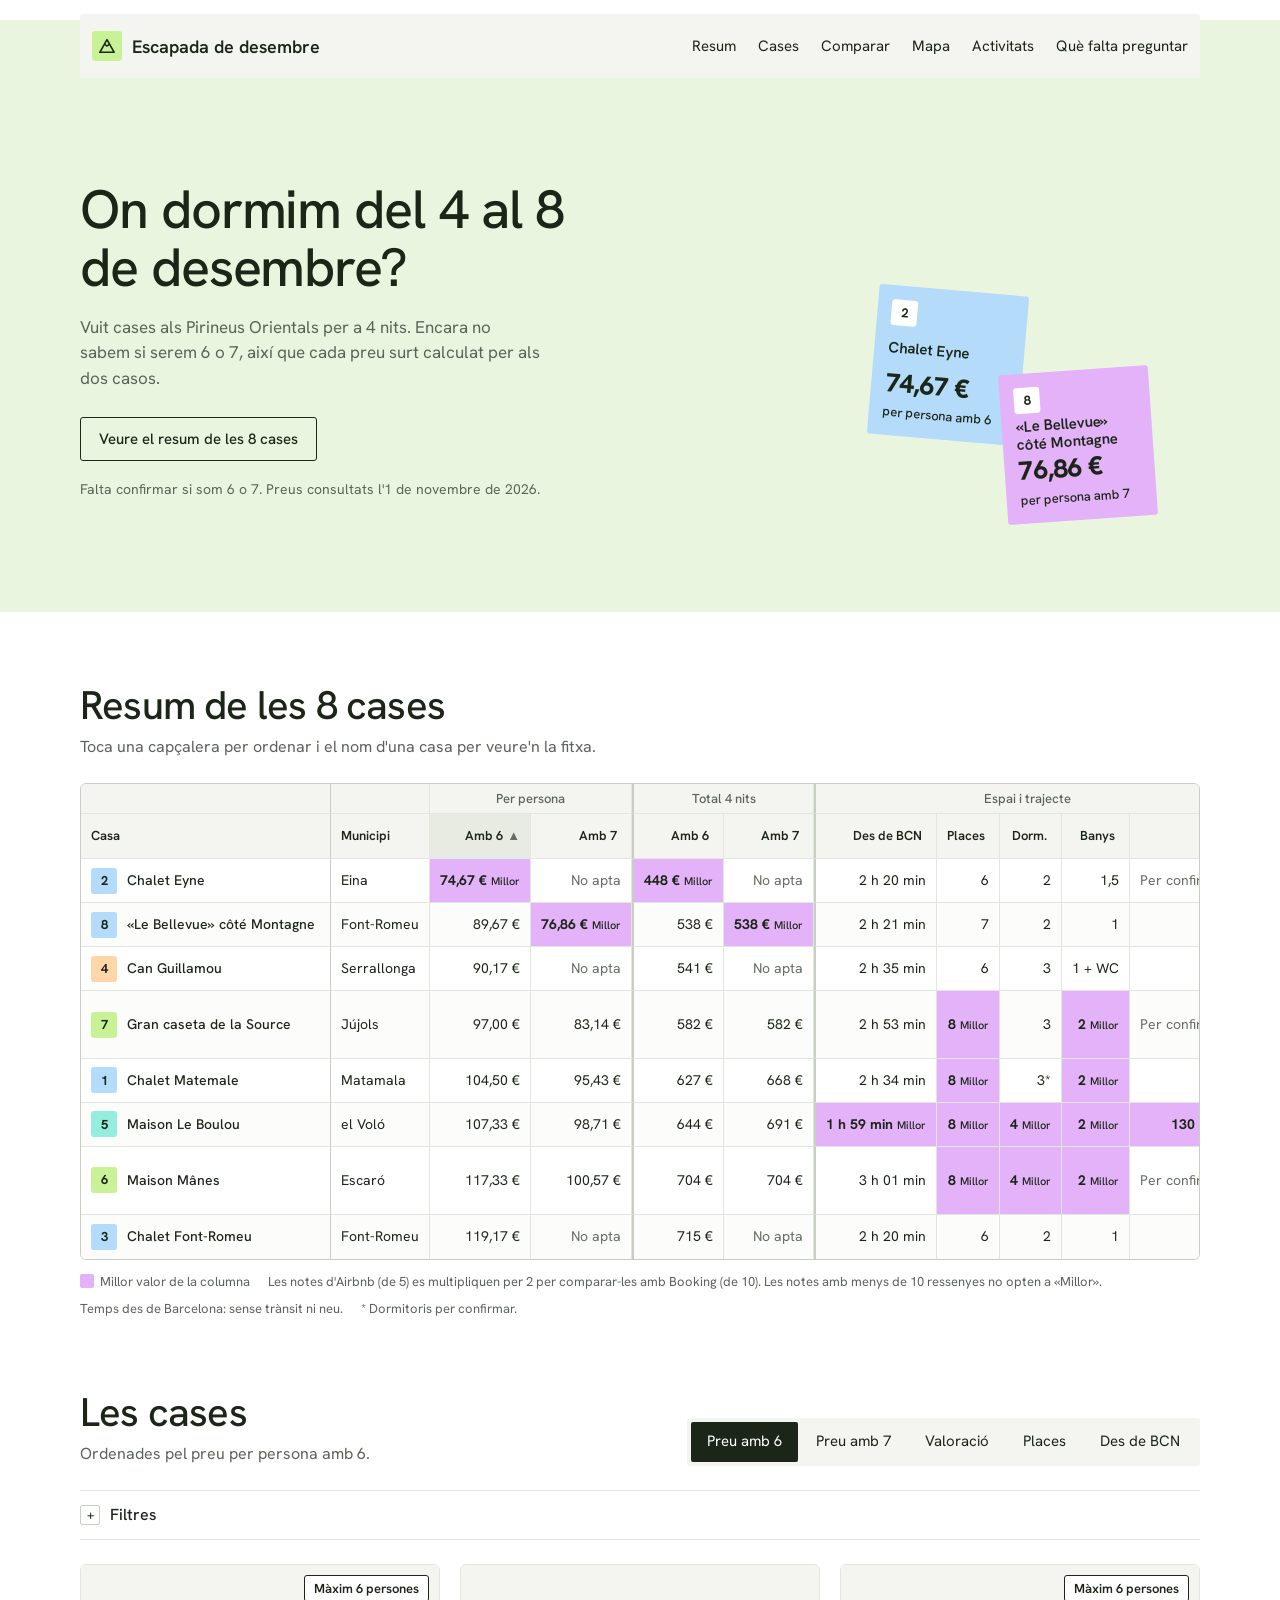
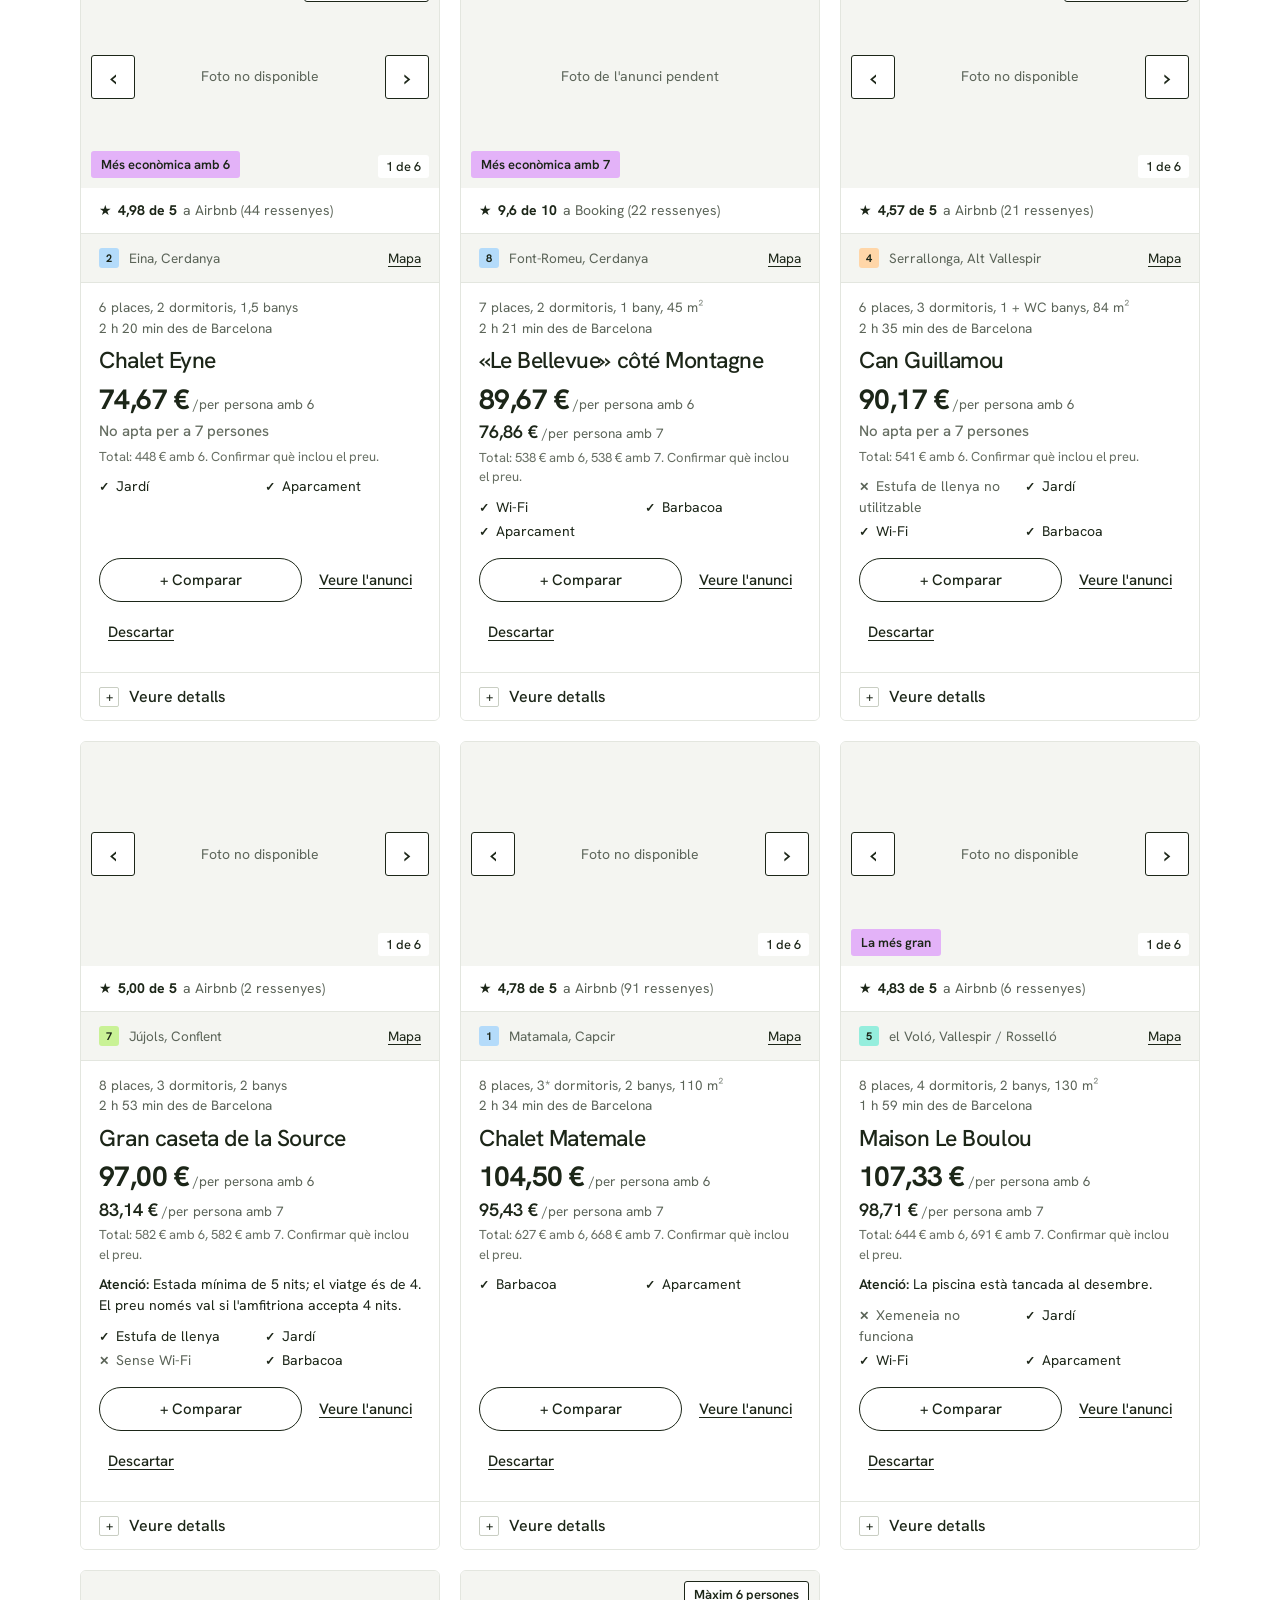
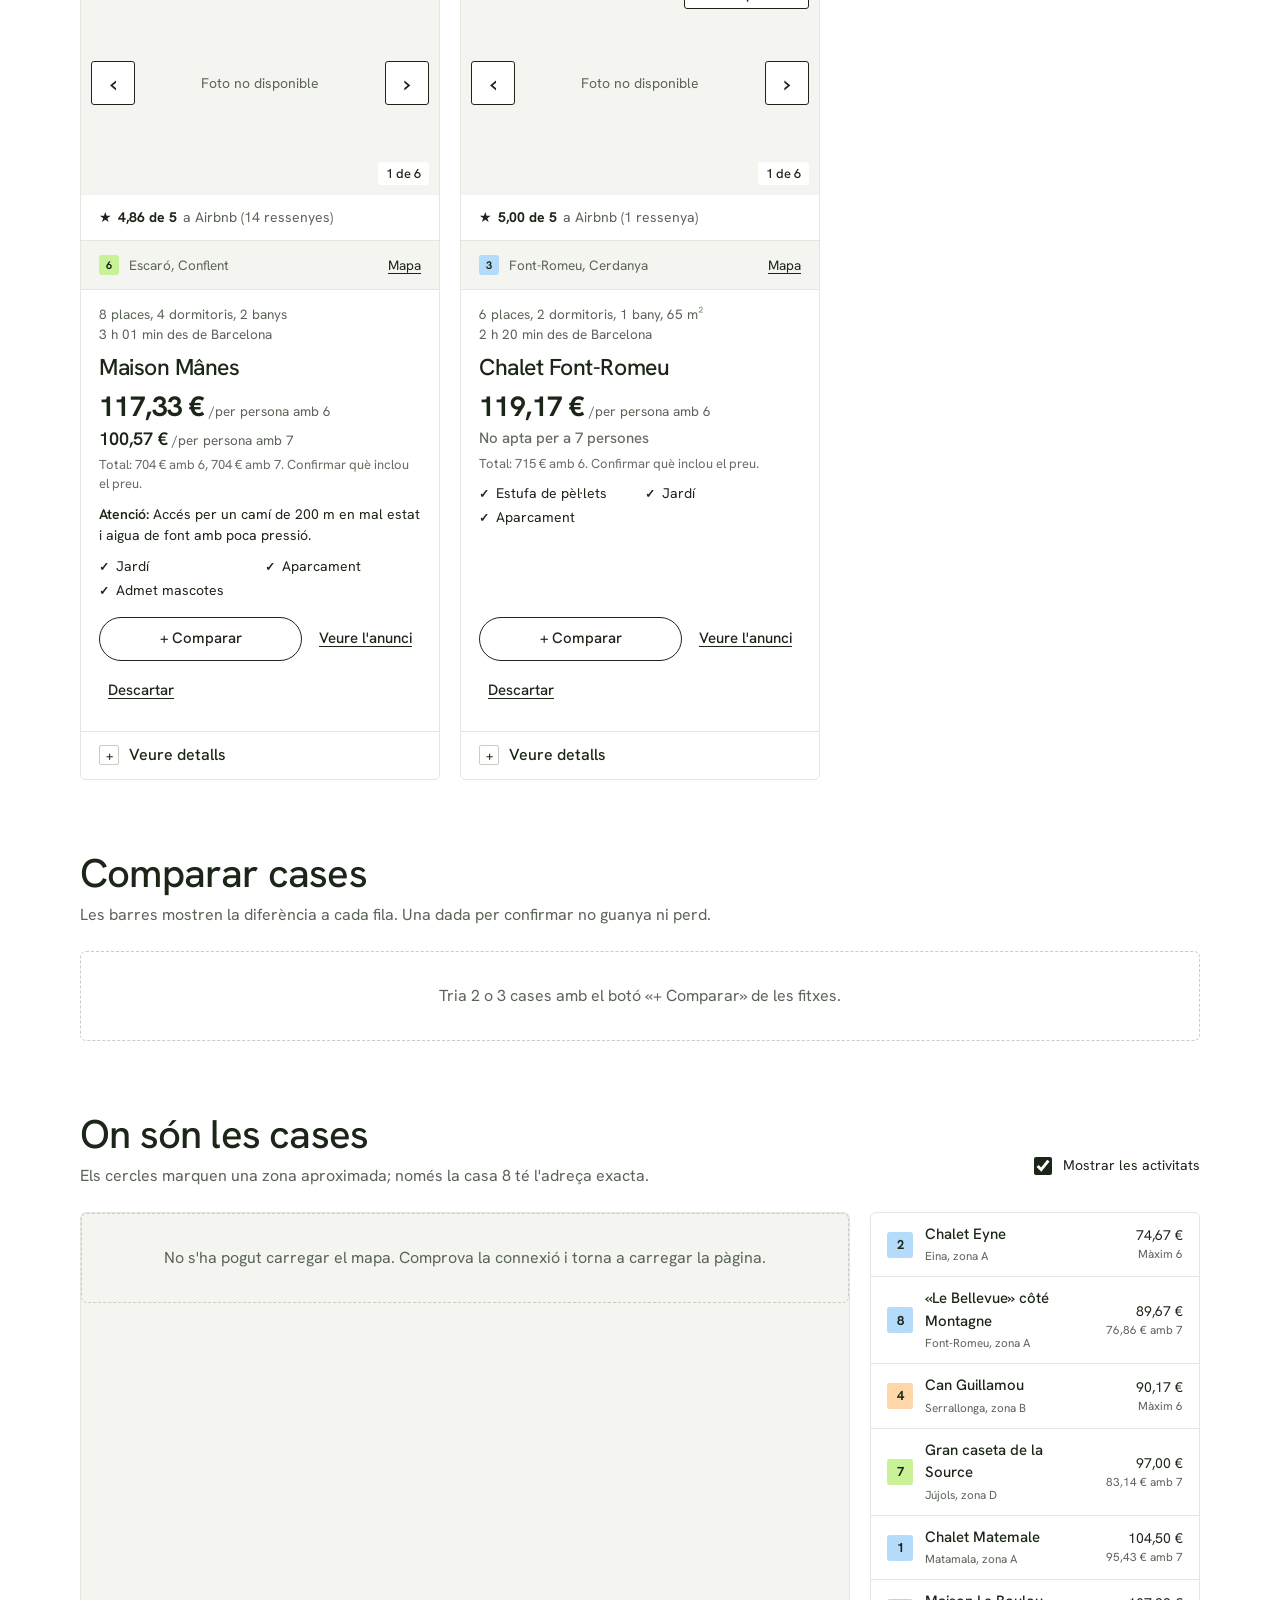
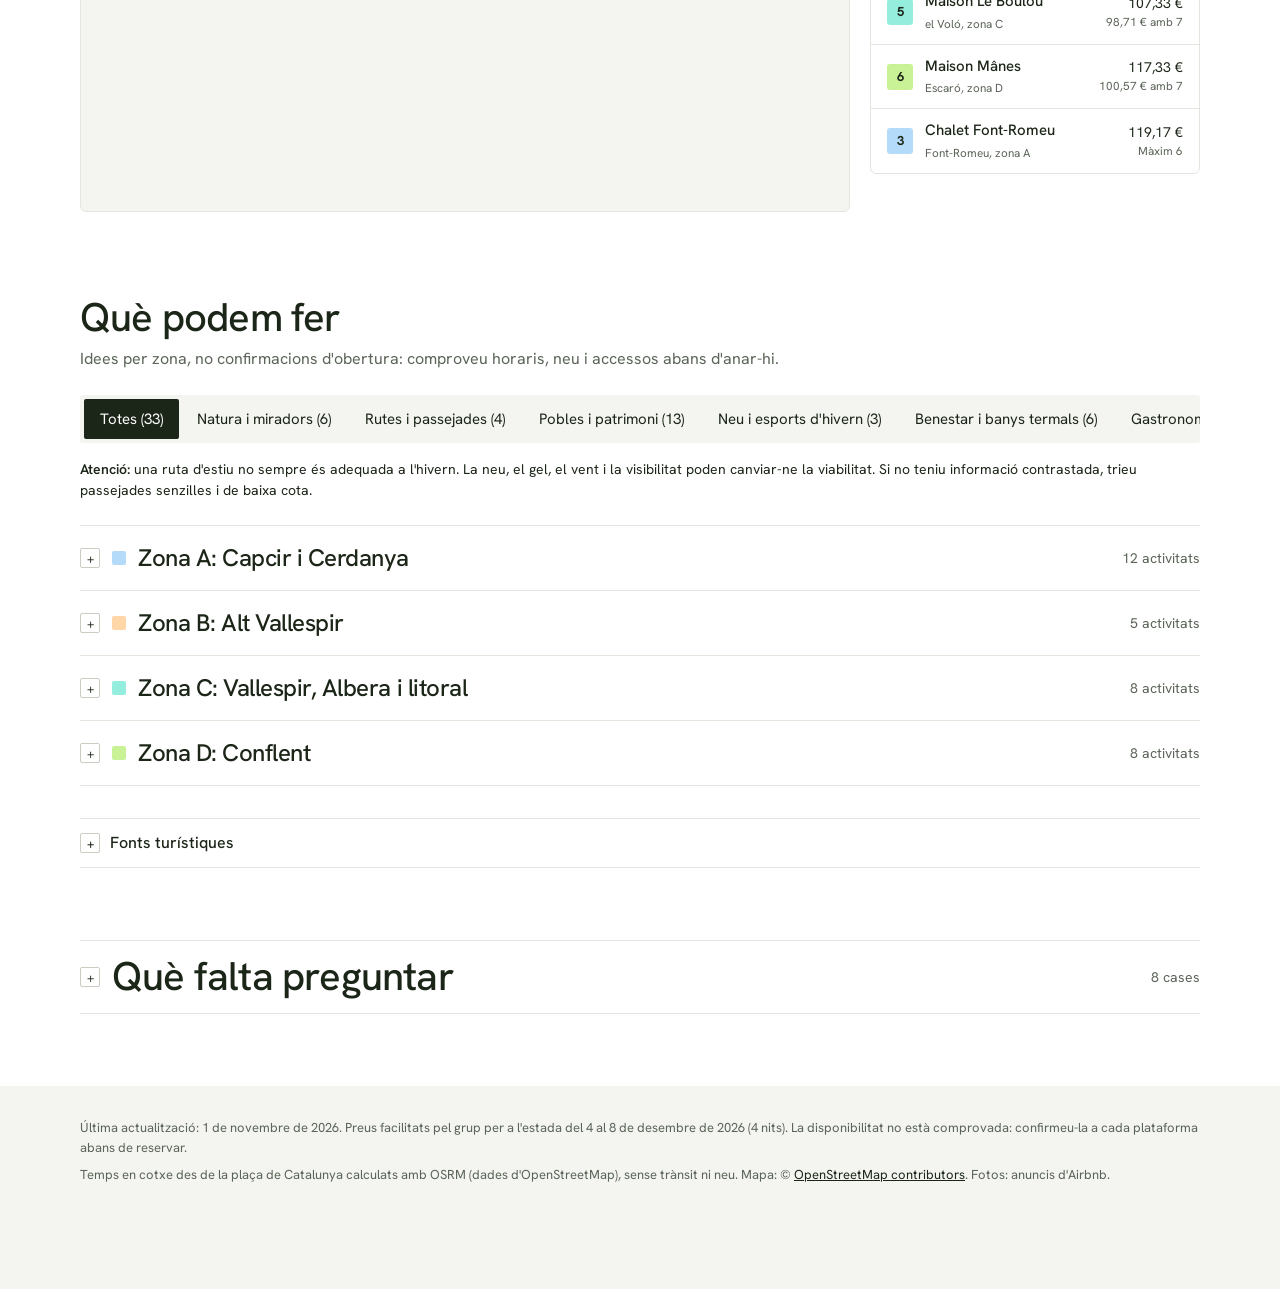
==== index.html @ bdacfcda "Primera versió de la web" ====
<!doctype html>
<html lang="ca">
<head>
  <meta charset="utf-8">
  <meta name="viewport" content="width=device-width, initial-scale=1">
  <title>Escapada de desembre 2026: on dormim del 4 al 8 de desembre?</title>
  <meta name="description" content="Comparador de les 8 cases candidates per a l'escapada del 4 al 8 de desembre de 2026 als Pirineus Orientals, amb preus per a 6 i 7 persones.">
  <meta name="theme-color" content="#EAF5DF">

  <!-- Vista prèvia en compartir (Open Graph / Twitter) -->
  <meta property="og:type" content="website">
  <meta property="og:locale" content="ca_ES">
  <meta property="og:title" content="Escapada de desembre 2026">
  <meta property="og:description" content="On dormim del 4 al 8 de desembre? Les 8 cases candidates, amb preus per a 6 i 7 persones.">
  <meta property="og:url" content="https://ltrebol.github.io/viatge-pont-desembre/">
  <meta property="og:image" content="https://ltrebol.github.io/viatge-pont-desembre/img/compartir.png">
  <meta property="og:image:width" content="1200">
  <meta property="og:image:height" content="630">
  <meta property="og:image:alt" content="Escapada de desembre, del 4 al 8 de desembre de 2026">
  <meta name="twitter:card" content="summary_large_image">
  <meta name="twitter:image" content="https://ltrebol.github.io/viatge-pont-desembre/img/compartir.png">

  <link rel="icon" href="data:image/svg+xml,%3Csvg xmlns='http://www.w3.org/2000/svg' viewBox='0 0 32 32'%3E%3Crect width='32' height='32' rx='4' fill='%23C9F296'/%3E%3Cpath d='M16 6 4 26h24z' fill='none' stroke='%231C2618' stroke-width='2.4' stroke-linejoin='round'/%3E%3C/svg%3E">
  <link rel="preconnect" href="https://fonts.googleapis.com">
  <link rel="preconnect" href="https://fonts.gstatic.com" crossorigin>
  <link rel="stylesheet" href="https://fonts.googleapis.com/css2?family=Hanken+Grotesk:wght@400;500;600;700;800&display=swap">
  <link rel="stylesheet" href="https://unpkg.com/leaflet@1.9.4/dist/leaflet.css">
  <link rel="stylesheet" href="css/estils.css">
</head>
<body>
  <a class="salt" href="#resum">Salta al contingut</a>

  <!-- Navegació -->
  <div class="nav-embolcall">
    <div class="contenidor">
      <nav class="nav" aria-label="Seccions">
        <a class="logo" href="#inici">
          <span class="logo__icona" aria-hidden="true"><svg viewBox="0 0 20 20"><path d="M10 3 2 17h16z" fill="none" stroke="currentColor" stroke-width="1.8" stroke-linejoin="round"/><path d="M7.2 8 10 10l2.8-2" fill="none" stroke="currentColor" stroke-width="1.6"/></svg></span>
          <span>Escapada de desembre</span>
        </a>
        <ul class="nav__enllacos">
          <li><a href="#resum">Resum</a></li>
          <li><a href="#cases">Cases</a></li>
          <li><a href="#comparador">Comparar</a></li>
          <li><a href="#mapa">Mapa</a></li>
          <li><a href="#activitats">Activitats</a></li>
          <li><a href="#preguntes">Què falta preguntar</a></li>
          <li id="nav-meteo" hidden><a href="#meteo">El temps</a></li>
        </ul>
        <details class="nav__mobil">
          <summary>Seccions</summary>
          <ul>
            <li><a href="#resum">Resum</a></li>
            <li><a href="#cases">Cases</a></li>
            <li><a href="#comparador">Comparar</a></li>
            <li><a href="#mapa">Mapa</a></li>
            <li><a href="#activitats">Activitats</a></li>
            <li><a href="#preguntes">Què falta preguntar</a></li>
          </ul>
        </details>
      </nav>
    </div>
  </div>

  <!-- Capçalera -->
  <header class="hero" id="inici">
    <div class="contenidor hero__graella">
      <div class="hero__text">
        <h1 id="titol-viatge">On dormim del 4 al 8 de desembre?</h1>
        <p class="hero__intro">Vuit cases als Pirineus Orientals per a 4 nits. Encara no sabem si serem 6 o 7, així que cada preu surt calculat per als dos casos.</p>
        <a class="boto" href="#resum">Veure el resum de les 8 cases</a>
        <p class="hero__nota" id="hero-nota">Falta confirmar si som 6 o 7. Preus consultats l'1 de novembre de 2026.</p>
      </div>
      <div class="peces" id="peces" aria-label="Les cases més econòmiques per persona"></div>
    </div>
  </header>

  <main>
    <!-- RESUM -->
    <section class="seccio" id="resum" aria-labelledby="titol-resum">
      <div class="contenidor">
        <div class="seccio__cap">
          <div>
            <h2 id="titol-resum">Resum de les 8 cases</h2>
            <p>Toca una capçalera per ordenar i el nom d'una casa per veure'n la fitxa.</p>
          </div>
        </div>
        <div class="full" tabindex="0" role="region" aria-labelledby="titol-resum">
          <table class="full__taula" id="taula-resum"></table>
        </div>
        <div class="full__llegenda">
          <span><i class="mostra-millor" aria-hidden="true"></i>Millor valor de la columna</span>
          <span>Les notes d'Airbnb (de 5) es multipliquen per 2 per comparar-les amb Booking (de 10). Les notes amb menys de 10 ressenyes no opten a «Millor».</span>
          <span>Temps des de Barcelona: sense trànsit ni neu.</span>
          <span>* Dormitoris per confirmar.</span>
        </div>
      </div>
    </section>

    <!-- CASES -->
    <section class="seccio" id="cases" aria-labelledby="titol-cases">
      <div class="contenidor">
        <div class="seccio__cap">
          <div>
            <h2 id="titol-cases">Les cases</h2>
            <p id="cases-subtitol">Ordenades pel preu per persona amb 6.</p>
          </div>
          <div class="segment" role="group" aria-label="Ordena les cases per" id="ordre-cases">
            <button type="button" data-ordre="p6" aria-pressed="true">Preu amb 6</button>
            <button type="button" data-ordre="p7" aria-pressed="false">Preu amb 7</button>
            <button type="button" data-ordre="valoracio" aria-pressed="false">Valoració</button>
            <button type="button" data-ordre="places" aria-pressed="false">Places</button>
            <button type="button" data-ordre="bcn" aria-pressed="false">Des de BCN</button>
          </div>
        </div>

        <details class="filtres" id="filtres">
          <summary><span class="caixa-mes" aria-hidden="true"></span>Filtres <span class="filtres__actius" id="filtres-actius"></span></summary>
          <form class="filtres__cos" id="form-filtres">
            <div class="filtres__graella">
              <label>Zona
                <select name="zona" id="f-zona"><option value="">Totes les zones</option></select>
              </label>
              <label>Places (mínim)
                <select name="places"><option value="0">Qualsevol</option><option value="7">7 o més</option><option value="8">8</option></select>
              </label>
              <label>Dormitoris (mínim)
                <select name="dormitoris"><option value="0">Qualsevol</option><option value="3">3 o més</option><option value="4">4</option></select>
              </label>
              <label>Banys (mínim)
                <select name="banys"><option value="0">Qualsevol</option><option value="1.5">1,5 o més</option><option value="2">2</option></select>
              </label>
              <label>Preu màxim per persona amb 6: <output id="f-preu-valor"></output>
                <input type="range" name="preu" id="f-preu" step="5">
              </label>
            </div>
            <fieldset class="filtres__opcions">
              <legend>Equipament confirmat</legend>
              <label><input type="checkbox" name="c" value="jardi"> Jardí</label>
              <label><input type="checkbox" name="c" value="barbacoa"> Barbacoa</label>
              <label><input type="checkbox" name="c" value="llar"> Estufa o llar que funciona</label>
              <label><input type="checkbox" name="c" value="wifi"> Wi-Fi</label>
              <label><input type="checkbox" name="c" value="mascotes"> Admet mascotes</label>
              <label><input type="checkbox" name="c" value="aparcament"> Aparcament</label>
              <label><input type="checkbox" name="c" value="roba"> Roba de llit inclosa</label>
            </fieldset>
            <fieldset class="filtres__opcions">
              <legend>Condicions</legend>
              <label><input type="checkbox" name="apta7"> Només cases aptes per a 7 persones</label>
              <label><input type="checkbox" name="dates"> Només cases compatibles amb 4 nits</label>
            </fieldset>
            <button type="reset" class="boto boto--text">Esborrar els filtres</button>
          </form>
        </details>

        <div class="graella-cases" id="llista-cases"></div>
        <p class="buit" id="buit-cases" hidden>Cap casa coincideix amb aquests filtres. Prova d'esborrar-ne algun.</p>

        <details class="descartades" id="descartades" hidden>
          <summary><span class="caixa-mes" aria-hidden="true"></span><span id="descartades-titol">Cases descartades</span></summary>
          <p class="descartades__nota">Només ho veus tu, en aquest navegador.</p>
          <ul id="llista-descartades"></ul>
        </details>
      </div>
    </section>

    <!-- COMPARADOR -->
    <section class="seccio" id="comparador" aria-labelledby="titol-comparador">
      <div class="contenidor">
        <div class="seccio__cap">
          <div>
            <h2 id="titol-comparador">Comparar cases</h2>
            <p>Les barres mostren la diferència a cada fila. Una dada per confirmar no guanya ni perd.</p>
          </div>
          <div class="segment segment--etiquetes" id="comparador-triades" aria-live="polite"></div>
        </div>
        <div id="comparador-cos"></div>
      </div>
    </section>

    <!-- MAPA -->
    <section class="seccio" id="mapa" aria-labelledby="titol-mapa">
      <div class="contenidor">
        <div class="seccio__cap">
          <div>
            <h2 id="titol-mapa">On són les cases</h2>
            <p>Els cercles marquen una zona aproximada; només la casa 8 té l'adreça exacta.</p>
          </div>
          <div class="mapa__controls">
            <label class="interruptor"><input type="checkbox" id="m-activitats" checked> Mostrar les activitats</label>
          </div>
        </div>
        <div class="mapa__graella">
          <div class="mapa__embolcall">
            <div id="mapa-leaflet" class="mapa__mapa" role="region" aria-label="Mapa de les cases i les activitats"></div>
            <button type="button" class="mapa__activar" id="mapa-activar" hidden>Toca per moure el mapa</button>
          </div>
          <ul class="mapa__llista" id="mapa-llista" aria-label="Cases al mapa"></ul>
        </div>
        <div class="mapa__llegenda" id="mapa-llegenda"></div>
      </div>
    </section>

    <!-- ACTIVITATS -->
    <section class="seccio" id="activitats" aria-labelledby="titol-activitats">
      <div class="contenidor">
        <div class="seccio__cap">
          <div>
            <h2 id="titol-activitats">Què podem fer</h2>
            <p>Idees per zona, no confirmacions d'obertura: comproveu horaris, neu i accessos abans d'anar-hi.</p>
          </div>
        </div>
        <div class="segment segment--desplacable" role="tablist" aria-label="Tipus d'activitat" id="pestanyes"></div>
        <p class="avis-muntanya" id="avis-muntanya" hidden><strong>Atenció:</strong> una ruta d'estiu no sempre és adequada a l'hivern. La neu, el gel, el vent i la visibilitat poden canviar-ne la viabilitat. Si no teniu informació contrastada, trieu passejades senzilles i de baixa cota.</p>
        <div id="llista-activitats" role="tabpanel"></div>
        <details class="fonts">
          <summary><span class="caixa-mes" aria-hidden="true"></span>Fonts turístiques</summary>
          <ul id="llista-fonts"></ul>
        </details>
      </div>
    </section>

    <!-- QUÈ FALTA PREGUNTAR -->
    <section class="seccio" id="preguntes" aria-labelledby="titol-preguntes">
      <div class="contenidor">
        <details class="desplegable" id="preguntes-desplegable">
          <summary>
            <span class="caixa-mes" aria-hidden="true"></span>
            <h2 id="titol-preguntes">Què falta preguntar</h2>
            <span class="desplegable__compte" id="preguntes-compte"></span>
          </summary>
          <p class="desplegable__intro">Dades encara per confirmar. Copia les preguntes d'una casa i envia-les a l'amfitrió.</p>
          <div class="preguntes" id="llista-preguntes"></div>
        </details>
      </div>
    </section>

    <!-- EL TEMPS: desactivat fins a finals de novembre (config.meteoActiva = false). -->
    <section class="seccio" id="meteo" aria-labelledby="titol-meteo" hidden>
      <div class="contenidor">
        <div class="seccio__cap">
          <div>
            <h2 id="titol-meteo">El temps del 4 al 8 de desembre</h2>
            <p id="meteo-font">Previsió per zona d'Open-Meteo.</p>
          </div>
        </div>
        <div class="meteo" id="meteo-zones"></div>
      </div>
    </section>

    <!-- VOTACIÓ: desactivada (config.votacioActiva = false). -->
    <section class="seccio" id="votacio" aria-labelledby="titol-votacio" hidden>
      <div class="contenidor">
        <div class="seccio__cap">
          <div>
            <h2 id="titol-votacio">Votació</h2>
            <p>Cada participant pot votar una casa i canviar el vot fins que es tanqui la votació.</p>
          </div>
        </div>
        <div class="votacio">
          <div><h3>Cases</h3><ul id="votacio-cases"></ul></div>
          <div>
            <h3>El meu vot</h3>
            <label>Qui ets? <select id="votacio-participant"><option value="">Tria el teu nom</option></select></label>
            <p id="votacio-meu-vot">Encara no has votat.</p>
          </div>
          <div><h3>Resultats del grup</h3><ul id="votacio-resultats"></ul><p id="votacio-estat">La votació és oberta.</p></div>
        </div>
      </div>
    </section>
  </main>

  <div class="barra-comparar" id="barra-comparar" hidden>
    <p id="barra-comparar-text"></p>
    <a class="boto boto--ple" href="#comparador">Veure la comparació</a>
  </div>

  <dialog class="fitxa" id="fitxa" aria-labelledby="fitxa-titol">
    <div class="fitxa__cap">
      <h2 id="fitxa-titol"></h2>
      <button type="button" class="boto" id="fitxa-tancar">Tancar</button>
    </div>
    <div class="fitxa__scroll" id="fitxa-cos"></div>
  </dialog>

  <footer class="peu">
    <div class="contenidor">
      <p>Última actualització: <span id="ultima-actualitzacio"></span>. Preus facilitats pel grup per a l'estada del 4 al 8 de desembre de 2026 (4 nits). La disponibilitat no està comprovada: confirmeu-la a cada plataforma abans de reservar.</p>
      <p>Temps en cotxe des de la plaça de Catalunya calculats amb OSRM (dades d'OpenStreetMap), sense trànsit ni neu. Mapa: © <a href="https://www.openstreetmap.org/copyright" target="_blank" rel="noopener">OpenStreetMap contributors</a>. Fotos: anuncis d'Airbnb.</p>
    </div>
  </footer>

  <p class="avis-copiat" id="avis-copiat" role="status" aria-live="polite"></p>

  <script src="https://unpkg.com/leaflet@1.9.4/dist/leaflet.js"></script>
  <script src="js/dades.js"></script>
  <script src="js/votacio.js"></script>
  <script src="js/meteo.js"></script>
  <script src="js/app.js"></script>
</body>
</html>
---- css/estils.css ----
/* Escapada de desembre 2026 — estils
   Tots els valors visuals provenen de DESIGN.md. */

:root {
  /* 2.1 Color base */
  --color-fons: #FFFFFF;
  --color-panell: #F4F5F1;
  --color-fila-parell: #FCFCFA;
  --color-hero: #EAF5DF;
  --color-linia: #E3E6DF;
  --color-linia-forta: #C9CEC3;
  --color-tinta: #1C2618;
  --color-tinta-2: #5B6458;
  --color-neutre: #666E62;
  --color-lila: #E3B2F8;
  --color-ordenada: #E7EBE1;
  --color-separador-pla: rgba(28, 38, 24, .15);
  --color-pista-barra: rgba(255, 255, 255, .75);

  /* 2.2 Zones */
  --color-zona-a: #B4DBFA; --color-zona-a-fosc: #8FC6F2; --color-zona-a-vora: #3F7FB5;
  --color-zona-b: #FFD6A8; --color-zona-b-fosc: #F7BF85; --color-zona-b-vora: #B07535;
  --color-zona-c: #95EEDD; --color-zona-c-fosc: #6FDCC8; --color-zona-c-vora: #2F9C88;
  --color-zona-d: #C9F296; --color-zona-d-fosc: #AEE16F; --color-zona-d-vora: #5F9A2A;

  /* 4 Tipografia */
  --font: "Hanken Grotesk", "Helvetica Neue", Arial, sans-serif;
  --text-hero: 54px;
  --text-h2: 40px;
  --text-preu-gran: 52px;
  --text-preu: 28px;
  --text-etiqueta-preu: 26px;
  --text-h3: 23px;
  --text-h3-pla: 26px;
  --text-preu-2: 18px;
  --text-intro: 17px;
  --text-base: 16px;
  --text-nav: 15px;
  --text-petit: 14px;
  --text-meta: 13.5px;
  --text-mini: 13px;
  --text-micro: 11px;

  /* 5 Espaiat */
  --space-1: 4px;
  --space-2: 8px;
  --space-3: 12px;
  --space-4: 16px;
  --space-5: 20px;
  --space-6: 24px;
  --space-8: 32px;
  --space-12: 48px;
  --space-18: 72px;

  /* 6 Radis */
  --radius-s: 3px;
  --radius-m: 6px;
  --radius-pill: 999px;

  /* 8 Retícula */
  --max-ample: 1120px;
  --marge: var(--space-8);

  /* 10 Moviment */
  --motion-curta: 150ms cubic-bezier(.2, 0, 0, 1);
  --motion-mitjana: 250ms cubic-bezier(.2, 0, 0, 1);
}

@media (max-width: 600px) {
  :root {
    --text-hero: 36px;
    --text-h2: 30px;
    --text-preu-gran: 44px;
    --marge: var(--space-4);
  }
}

@media (prefers-reduced-motion: reduce) {
  :root { --motion-curta: 0ms linear; --motion-mitjana: 0ms linear; }
  html { scroll-behavior: auto !important; }
}

/* ---------- Base ---------- */
* { box-sizing: border-box; }
html { scroll-behavior: smooth; scroll-padding-top: 84px; }
body {
  margin: 0;
  background: var(--color-fons);
  color: var(--color-tinta);
  font-family: var(--font);
  font-size: var(--text-base);
  line-height: 1.5;
}
h1, h2, h3 { margin: 0; font-weight: 500; letter-spacing: -.02em; line-height: 1.08; }
p { margin: 0; }
a { color: var(--color-tinta); }
img { max-width: 100%; }
button, select, input { font: inherit; color: inherit; }
.num, td.n { font-variant-numeric: tabular-nums; }
[hidden] { display: none !important; }
.sr { position: absolute; width: 1px; height: 1px; padding: 0; margin: -1px; overflow: hidden; clip: rect(0 0 0 0); white-space: nowrap; border: 0; }

:focus-visible { outline: 3px solid var(--color-tinta); outline-offset: 2px; }
.boto--ple:focus-visible { outline-color: var(--color-lila); }

.contenidor { max-width: calc(var(--max-ample) + 2 * var(--marge)); margin: 0 auto; padding-inline: var(--marge); }

.salt { position: absolute; left: var(--space-4); top: -60px; z-index: 100; background: var(--color-fons); padding: var(--space-2) var(--space-4); border: 1.5px solid var(--color-tinta); border-radius: var(--radius-s); }
.salt:focus { top: var(--space-4); }

/* ---------- Botons ---------- */
.boto {
  display: inline-flex; align-items: center; justify-content: center; gap: var(--space-2);
  min-height: 44px; padding: 0 18px;
  border: 1.5px solid var(--color-tinta); border-radius: var(--radius-s);
  background: transparent; color: var(--color-tinta);
  font-size: var(--text-nav); font-weight: 500; text-decoration: none; cursor: pointer;
  transition: background-color var(--motion-curta), color var(--motion-curta);
}
.boto:hover { background: var(--color-panell); }
.boto--ple { background: var(--color-tinta); color: var(--color-fons); }
.boto--ple:hover { background: var(--color-tinta); color: var(--color-fons); text-decoration: underline; }
.boto--pill { border-radius: var(--radius-pill); }
.boto--pill[aria-pressed="true"] { background: var(--color-tinta); color: var(--color-fons); }
.boto--text {
  border-color: transparent; padding: 0 var(--space-2); text-decoration: underline; text-underline-offset: 3px;
}
.boto--text:hover { background: transparent; text-decoration-thickness: 2px; }
.caixa-mes {
  display: inline-grid; place-items: center; width: 20px; height: 20px; flex: none;
  border: 1px solid var(--color-linia-forta); border-radius: 2px; font-size: var(--text-mini); line-height: 1;
}
.caixa-mes::before { content: "+"; }
details[open] > summary .caixa-mes::before { content: "–"; }

/* Disc de zona */
.disc {
  display: inline-grid; place-items: center; flex: none;
  width: 26px; height: 26px; border-radius: var(--radius-s);
  font-weight: 700; font-size: var(--text-mini); color: var(--color-tinta);
}
.disc--petit { width: 20px; height: 20px; font-size: var(--text-micro); }
.zona-A { background: var(--color-zona-a); }
.zona-B { background: var(--color-zona-b); }
.zona-C { background: var(--color-zona-c); }
.zona-D { background: var(--color-zona-d); }
.zona-A-fosc { background: var(--color-zona-a-fosc); }
.zona-B-fosc { background: var(--color-zona-b-fosc); }
.zona-C-fosc { background: var(--color-zona-c-fosc); }
.zona-D-fosc { background: var(--color-zona-d-fosc); }

/* Selector segmentat (page1) */
.segment { display: inline-flex; flex-wrap: wrap; gap: 2px; background: var(--color-panell); padding: var(--space-1); border-radius: var(--radius-s); }
.segment button {
  min-height: 40px; padding: 0 var(--space-4); border: 0; border-radius: 2px; background: transparent;
  font-size: var(--text-nav); cursor: pointer; transition: background-color var(--motion-curta), color var(--motion-curta);
}
.segment button:hover { background: var(--color-fons); }
.segment button[aria-pressed="true"], .segment button[aria-selected="true"] { background: var(--color-tinta); color: var(--color-fons); }
.segment--desplacable { flex-wrap: nowrap; overflow-x: auto; max-width: 100%; }
.segment--desplacable button { white-space: nowrap; }
.segment--etiquetes { gap: var(--space-1); }
.segment--etiquetes span { display: inline-flex; align-items: center; gap: var(--space-2); min-height: 40px; padding: 0 var(--space-3); font-size: var(--text-petit); }
.segment--etiquetes button { min-height: 40px; padding: 0 var(--space-2); text-decoration: underline; font-size: var(--text-petit); }

/* ---------- Navegació ---------- */
.nav-embolcall { position: sticky; top: 0; z-index: 50; padding-block: 14px; }
.nav-embolcall.enganxada { background: var(--color-fons); border-bottom: 1px solid var(--color-linia); }
.nav {
  display: flex; align-items: center; gap: 28px;
  background: var(--color-panell); border-radius: var(--radius-s); padding: 10px var(--space-3);
}
.logo { display: inline-flex; align-items: center; gap: 10px; font-size: 18px; font-weight: 600; text-decoration: none; min-height: 44px; }
.logo__icona { display: grid; place-items: center; width: 30px; height: 30px; border-radius: var(--radius-s); background: var(--color-zona-d); }
.logo__icona svg { width: 18px; height: 18px; }
.nav__enllacos { display: flex; gap: 22px; list-style: none; margin: 0 0 0 auto; padding: 0; }
.nav__enllacos a { display: inline-flex; align-items: center; min-height: 44px; font-size: var(--text-nav); text-decoration: none; }
.nav__enllacos a:hover { text-decoration: underline; text-underline-offset: 4px; }
.nav__mobil { display: none; margin-left: auto; position: relative; }
.nav__mobil summary { list-style: none; cursor: pointer; min-height: 44px; display: inline-flex; align-items: center; padding: 0 14px; border: 1.5px solid var(--color-tinta); border-radius: var(--radius-s); font-weight: 500; }
.nav__mobil summary::-webkit-details-marker { display: none; }
.nav__mobil ul { position: absolute; right: 0; top: calc(100% + var(--space-2)); list-style: none; margin: 0; padding: var(--space-2) 0; background: var(--color-fons); border: 1px solid var(--color-linia-forta); border-radius: var(--radius-s); min-width: 220px; }
.nav__mobil a { display: flex; align-items: center; min-height: 44px; padding: 0 var(--space-4); text-decoration: none; }
@media (max-width: 980px) {
  .nav__enllacos { display: none; }
  .nav__mobil { display: block; }
}
@media (max-width: 600px) {
  .nav-embolcall { padding-block: 10px; }
  .nav { gap: var(--space-3); }
}

/* ---------- Capçalera ---------- */
.hero { background: var(--color-hero); margin-top: -72px; padding: 120px 0 var(--space-18); overflow: hidden; }
.hero__graella { display: grid; grid-template-columns: 1.05fr 1fr; gap: 40px; align-items: center; }
.hero h1 { font-size: var(--text-hero); }
.hero__intro { max-width: 46ch; margin: 18px 0 26px; color: var(--color-tinta-2); font-size: var(--text-intro); }
.hero__nota { margin-top: 18px; font-size: var(--text-petit); color: var(--color-tinta-2); }
.peces { position: relative; height: 400px; }
.peca { position: absolute; width: 190px; height: 190px; border-radius: var(--radius-s); overflow: hidden; background: var(--color-panell); }
.peca img { width: 100%; height: 100%; object-fit: cover; display: block; }
.etiqueta {
  position: absolute; width: 150px; height: 150px; padding: 14px; border-radius: var(--radius-s);
  display: flex; flex-direction: column; justify-content: space-between; text-decoration: none; color: var(--color-tinta);
}
.etiqueta .disc { background: var(--color-fons); }
.etiqueta__nom { font-size: var(--text-nav); font-weight: 600; line-height: 1.2; }
.etiqueta__preu { font-size: var(--text-etiqueta-preu); font-weight: 800; letter-spacing: -.02em; line-height: 1; font-variant-numeric: tabular-nums; }
.etiqueta__unitat { display: block; font-size: var(--text-mini); font-weight: 500; margin-top: var(--space-1); }
.etiqueta--lila { background: var(--color-lila); }
@media (max-width: 980px) {
  .hero__graella { grid-template-columns: 1fr; }
  .peces { height: 400px; max-width: 520px; }
}
@media (max-width: 600px) {
  .hero { padding: 96px 0 40px; }
  .peces { height: 320px; transform: scale(.8); transform-origin: left top; margin-bottom: -60px; }
}

/* ---------- Seccions ---------- */
.seccio { padding-top: var(--space-18); }
.seccio__cap { display: flex; justify-content: space-between; align-items: flex-end; flex-wrap: wrap; gap: var(--space-5); margin-bottom: var(--space-6); }
.seccio__cap h2 { font-size: var(--text-h2); }
.seccio__cap > div:first-child { flex: 1 1 36rem; min-width: 0; }
.seccio__cap p { margin-top: var(--space-2); max-width: 100ch; color: var(--color-tinta-2); }
@media (max-width: 600px) { .seccio { padding-top: var(--space-12); } }

/* ---------- Resum (full de càlcul) ---------- */
.full { border: 1px solid var(--color-linia-forta); border-radius: var(--radius-m); overflow: auto; max-width: 100%; max-height: 80vh; }
.full__taula { border-collapse: separate; border-spacing: 0; font-size: var(--text-petit); min-width: 1250px; width: 100%; }
.full__taula th, .full__taula td {
  height: 44px; padding: 0 10px; white-space: nowrap; text-align: left;
  border-right: 1px solid var(--color-linia); border-bottom: 1px solid var(--color-linia);
}
.full__taula thead th { position: sticky; top: 0; z-index: 2; background: var(--color-panell); font-size: var(--text-mini); font-weight: 600; }
.full__taula thead tr.grups th { height: 30px; font-weight: 500; color: var(--color-tinta-2); text-align: center; }
.full__taula thead tr:nth-child(2) th { top: 30px; }
.full__taula thead th button {
  all: unset; cursor: pointer; display: inline-flex; align-items: center; gap: var(--space-1); min-height: 44px; font-weight: 600;
}
.full__taula thead th button:focus-visible { outline: 3px solid var(--color-tinta); outline-offset: -3px; }
.full__taula thead th[aria-sort="ascending"], .full__taula thead th[aria-sort="descending"] { background: var(--color-ordenada); }
.full__taula .fletxa { color: var(--color-neutre); font-weight: 400; }
.full__taula thead th.n, .full__taula td.n { text-align: right; }
.full__taula thead th.n button { justify-content: flex-end; }
.full__taula tbody th { position: sticky; left: 0; z-index: 1; background: var(--color-fons); font-weight: 500; min-width: 250px; border-right: 1px solid var(--color-linia-forta); }
.full__taula thead tr:nth-child(2) th:first-child, .full__taula thead tr.grups th:first-child { left: 0; z-index: 3; border-right: 1px solid var(--color-linia-forta); }
.full__taula tbody tr:nth-child(even) td, .full__taula tbody tr:nth-child(even) th { background: var(--color-fila-parell); }
.full__taula tbody tr:last-child td, .full__taula tbody tr:last-child th { border-bottom: 0; }
.full__taula .sep { border-left: 2px solid var(--color-linia-forta); }
.full__casa { display: flex; align-items: center; gap: 10px; }
.full__casa a { text-decoration: none; }
.full__casa a:hover { text-decoration: underline; }
.full__taula td.millor { background: var(--color-lila) !important; font-weight: 700; }
.full__taula td.millor::after { content: "Millor"; margin-left: var(--space-1); font-size: var(--text-micro); font-weight: 500; }
.full__taula td.pend, .full__taula td.no { color: var(--color-neutre); }
.full__taula td.si { font-weight: 500; }
.full__taula td.text { white-space: normal; min-width: 240px; font-size: var(--text-mini); color: var(--color-tinta-2); line-height: 1.3; padding-block: var(--space-2); }
.full__taula td .boto--text { min-height: 36px; font-size: var(--text-mini); padding: 0; }
.full__llegenda { display: flex; flex-wrap: wrap; gap: var(--space-2) 18px; margin-top: var(--space-3); font-size: var(--text-mini); color: var(--color-tinta-2); }
.mostra-millor { display: inline-block; width: 14px; height: 14px; border-radius: 2px; background: var(--color-lila); vertical-align: -2px; margin-right: 6px; }

/* ---------- Filtres ---------- */
.filtres { margin-bottom: var(--space-6); border-top: 1px solid var(--color-linia); border-bottom: 1px solid var(--color-linia); }
.filtres > summary, .descartades > summary, .fonts > summary {
  list-style: none; cursor: pointer; display: flex; align-items: center; gap: 10px; min-height: 48px; font-weight: 500;
}
.filtres > summary::-webkit-details-marker, .descartades > summary::-webkit-details-marker, .fonts > summary::-webkit-details-marker { display: none; }
.filtres__actius { font-weight: 400; color: var(--color-tinta-2); font-size: var(--text-petit); }
.filtres__cos { padding-bottom: var(--space-5); }
.filtres__graella { display: grid; gap: var(--space-4); grid-template-columns: repeat(auto-fit, minmax(190px, 1fr)); }
.filtres__graella label { display: grid; gap: 6px; font-size: var(--text-petit); font-weight: 500; }
.filtres__graella output { font-weight: 400; }
select {
  min-height: 44px; padding: 0 var(--space-3); border: 1.5px solid var(--color-linia-forta); border-radius: var(--radius-s); background: var(--color-fons);
}
input[type="range"] { width: 100%; min-height: 44px; accent-color: var(--color-tinta); }
.filtres__opcions { border: 0; padding: 0; margin: var(--space-5) 0 0; display: flex; flex-wrap: wrap; gap: var(--space-2) var(--space-5); }
.filtres__opcions legend { padding: 0; margin-bottom: var(--space-2); font-size: var(--text-petit); font-weight: 600; }
.filtres__opcions label { display: inline-flex; align-items: center; gap: var(--space-2); min-height: 44px; font-size: var(--text-petit); cursor: pointer; }
.filtres__opcions input, .interruptor input { width: 18px; height: 18px; accent-color: var(--color-tinta); }
.filtres .boto--text { margin-top: var(--space-3); }

/* ---------- Targetes de casa (model page3) ---------- */
.graella-cases { display: grid; grid-template-columns: repeat(3, 1fr); gap: var(--space-5); }
@media (max-width: 980px) { .graella-cases { grid-template-columns: repeat(2, 1fr); } }
@media (max-width: 600px) { .graella-cases { grid-template-columns: 1fr; } }

.casa { display: flex; flex-direction: column; background: var(--color-fons); border: 1px solid var(--color-linia); border-radius: var(--radius-m); overflow: hidden; scroll-margin-top: 90px; }
.casa--destacada { outline: 3px solid var(--color-tinta); outline-offset: 2px; }
.casa__foto { position: relative; aspect-ratio: 16 / 10; background: var(--color-panell); }
.casa__foto img { width: 100%; height: 100%; object-fit: cover; display: block; }
.casa__sense-foto { position: absolute; inset: 0; display: grid; place-items: center; color: var(--color-tinta-2); font-size: var(--text-petit); }
.casa__max6 { position: absolute; top: 10px; right: 10px; background: var(--color-fons); border: 1.5px solid var(--color-tinta); border-radius: var(--radius-s); padding: 3px 9px; font-size: var(--text-mini); font-weight: 600; }
.casa__distintiu { position: absolute; left: 10px; bottom: 10px; background: var(--color-lila); border-radius: var(--radius-s); padding: var(--space-1) 10px; font-size: var(--text-mini); font-weight: 600; }
.casa__valoracio { display: flex; flex-wrap: wrap; align-items: baseline; gap: 6px; padding: var(--space-3) 18px; font-size: var(--text-petit); }
.casa__valoracio small { color: var(--color-tinta-2); font-size: var(--text-petit); }
.casa__franja { display: flex; align-items: center; gap: 10px; padding: var(--space-2) 18px; background: var(--color-panell); border-top: 1px solid var(--color-linia); border-bottom: 1px solid var(--color-linia); font-size: var(--text-meta); color: var(--color-tinta-2); }
.casa__franja button { margin-left: auto; min-height: 32px; padding: 0; border: 0; background: none; color: var(--color-tinta); text-decoration: underline; text-underline-offset: 3px; cursor: pointer; font-size: var(--text-meta); }
.casa__cos { display: flex; flex-direction: column; gap: 10px; padding: 14px 18px 18px; flex: 1; }
.casa__meta { font-size: var(--text-meta); color: var(--color-tinta-2); }
.casa__nom { font-size: var(--text-h3); }
.casa__nom a { text-decoration: none; }
.preus { display: grid; gap: var(--space-1); font-variant-numeric: tabular-nums; }
.preus__6 { font-size: var(--text-preu); font-weight: 700; letter-spacing: -.02em; line-height: 1.2; }
.preus__7 { font-size: var(--text-preu-2); font-weight: 600; line-height: 1.3; }
.preus small { margin-left: var(--space-1); font-size: var(--text-meta); font-weight: 400; letter-spacing: 0; color: var(--color-tinta-2); }
.preus__no7 { font-size: var(--text-nav); color: var(--color-neutre); font-weight: 500; }
.preus__total { font-size: var(--text-mini); color: var(--color-neutre); }
.atencio { font-size: var(--text-petit); }
.atencio strong { font-weight: 600; }
.checks { list-style: none; margin: 0; padding: 0; display: grid; grid-template-columns: 1fr 1fr; gap: 3px 10px; font-size: var(--text-petit); }
.checks li::before { content: "✓"; margin-right: 7px; font-size: 12px; font-weight: 700; }
.checks li.no { color: var(--color-tinta-2); }
.checks li.no::before { content: "✕"; }
/* Carrusel de fotos (targeta i fitxa) */
.carrusel { position: absolute; inset: 0; }
.carrusel img { width: 100%; height: 100%; object-fit: cover; display: block; }
.carrusel__fletxa {
  position: absolute; top: 50%; transform: translateY(-50%); z-index: 2;
  width: 44px; height: 44px; display: grid; place-items: center; padding: 0;
  background: var(--color-fons); color: var(--color-tinta); border: 1.5px solid var(--color-tinta); border-radius: var(--radius-s);
  font-size: 26px; line-height: 1; cursor: pointer; transition: background-color var(--motion-curta);
}
.carrusel__fletxa:hover { background: var(--color-panell); }
.carrusel__fletxa--ant { left: 10px; }
.carrusel__fletxa--seg { right: 10px; }
.carrusel__comptador {
  position: absolute; right: 10px; bottom: 10px; z-index: 2;
  background: var(--color-fons); border-radius: var(--radius-s); padding: 2px 8px;
  font-size: var(--text-mini); font-weight: 500; font-variant-numeric: tabular-nums;
}
.casa__max6, .casa__distintiu { z-index: 3; }

.casa__detalls {
  display: flex; align-items: center; gap: 10px; width: 100%; min-height: 48px; padding: 0 18px;
  border: 0; border-top: 1px solid var(--color-linia); background: var(--color-fons);
  font-weight: 500; text-align: left; cursor: pointer;
}
.casa__detalls:hover { background: var(--color-panell); }
.casa__detalls:focus-visible { outline-offset: -3px; }

/* Fitxa emergent («Veure detalls») */
.fitxa {
  width: min(760px, calc(100vw - 2 * var(--space-4))); max-width: none; max-height: calc(100vh - 2 * var(--space-8));
  padding: 0; border: 1px solid var(--color-linia-forta); border-radius: var(--radius-m);
  background: var(--color-fons); color: var(--color-tinta); overflow: hidden;
}
.fitxa[open] { display: flex; flex-direction: column; animation: fitxa-entra var(--motion-mitjana); }
.fitxa::backdrop { background: rgba(28, 38, 24, .45); }
@keyframes fitxa-entra { from { opacity: 0; transform: translateY(8px); } to { opacity: 1; transform: none; } }
.fitxa__cap {
  display: flex; align-items: center; justify-content: space-between; gap: var(--space-4);
  padding: var(--space-3) var(--space-3) var(--space-3) var(--space-6); border-bottom: 1px solid var(--color-linia);
}
.fitxa__cap h2 { font-size: var(--text-h3); }
.fitxa__scroll { overflow-y: auto; overscroll-behavior: contain; }
.fitxa__foto { position: relative; aspect-ratio: 16 / 10; background: var(--color-panell); }
.miniatures { display: flex; gap: var(--space-2); overflow-x: auto; padding: var(--space-3) var(--space-6) 0; }
.miniatures button { flex: none; width: 72px; height: 72px; padding: 0; border: 2px solid transparent; border-radius: var(--radius-s); overflow: hidden; cursor: pointer; background: var(--color-panell); }
.miniatures button[aria-current="true"] { border-color: var(--color-tinta); }
.miniatures img { width: 100%; height: 100%; object-fit: cover; display: block; }
.fitxa__resum { padding: var(--space-4) var(--space-6) 0; display: grid; gap: var(--space-1); }
.fitxa__resum .casa__meta { display: flex; align-items: center; gap: var(--space-2); flex-wrap: wrap; }
.fitxa__preus { font-variant-numeric: tabular-nums; }
.fitxa__preus b { font-size: var(--text-preu-2); }
.fitxa__cos { padding: var(--space-2) var(--space-6) var(--space-6); display: grid; gap: var(--space-3); font-size: var(--text-petit); }
.fitxa__cos h3 { margin-top: var(--space-2); font-size: var(--text-nav); font-weight: 600; letter-spacing: 0; }
.fitxa__cos ul { margin: 0; padding-left: 18px; }
.fitxa__cos ul.preg__llista { padding-left: 0; }
.fitxa__cos li { margin-bottom: 2px; }
.fitxa__accions { display: flex; flex-wrap: wrap; gap: var(--space-2); margin-top: var(--space-2); }
@media (max-width: 600px) {
  .fitxa { width: 100vw; max-height: 100vh; height: 100vh; border-radius: 0; border: 0; }
  .fitxa__cap { padding-left: var(--space-4); }
  .miniatures, .fitxa__resum { padding-inline: var(--space-4); }
  .fitxa__cos { padding-inline: var(--space-4); }
}

.casa__accions { display: flex; flex-wrap: wrap; align-items: center; gap: var(--space-2); margin-top: auto; padding-top: 6px; }
.casa__accions .boto--pill { flex: 1 1 auto; }


 
/* Descartades */
.descartades { margin-top: var(--space-8); border-top: 1px solid var(--color-linia); border-bottom: 1px solid var(--color-linia); }
.descartades__nota { font-size: var(--text-petit); color: var(--color-tinta-2); }
.descartades ul { list-style: none; margin: var(--space-3) 0 var(--space-4); padding: 0; display: grid; gap: var(--space-2); }
.descartades li { display: flex; align-items: center; gap: var(--space-3); }

.buit { padding: var(--space-8) var(--space-4); text-align: center; color: var(--color-tinta-2); border: 1px dashed var(--color-linia-forta); border-radius: var(--radius-m); }

/* ---------- Comparador (plans de page1) ---------- */
.plans { display: grid; grid-template-columns: repeat(var(--columnes, 3), 1fr); gap: 22px; align-items: start; }
@media (max-width: 860px) { .plans { grid-template-columns: 1fr; } }
.pla__cos { padding: 22px var(--space-6) 18px; }
.pla__cap { display: flex; justify-content: space-between; align-items: center; gap: var(--space-2); min-height: 26px; }
.pla__cap .disc { background: var(--color-fons); }
.pla__millor { background: var(--color-fons); border: 1.5px solid var(--color-tinta); border-radius: var(--radius-s); padding: 1px 7px; font-size: 12px; font-weight: 700; }
.pla__nom { margin-top: 10px; text-align: center; font-size: var(--text-h3-pla); }
.pla__lloc { margin: var(--space-1) 0 14px; text-align: center; font-size: var(--text-petit); }
.pla__amb { text-align: center; font-size: var(--text-nav); font-weight: 700; }
.pla__preu { text-align: center; font-size: var(--text-preu-gran); font-weight: 800; letter-spacing: -.03em; line-height: 1.05; font-variant-numeric: tabular-nums; }
.pla__unitat { text-align: center; font-size: var(--text-petit); font-weight: 600; margin-bottom: var(--space-4); }
.pla__fila { padding: 9px 0; border-top: 1px solid var(--color-separador-pla); }
.pla__fila-l { display: flex; justify-content: space-between; align-items: baseline; gap: var(--space-2); font-size: var(--text-petit); }
.pla__fila-l b { font-weight: 600; text-align: right; font-variant-numeric: tabular-nums; }
.pla__fila--pend b { font-weight: 400; }
.marca-millor { display: inline-block; margin-left: 6px; padding: 0 5px; background: var(--color-fons); border: 1.5px solid var(--color-tinta); border-radius: var(--radius-s); font-size: var(--text-micro); font-weight: 700; }
.barra { height: 8px; margin-top: 6px; background: var(--color-pista-barra); border-radius: var(--radius-s); overflow: hidden; }
.barra i { display: block; height: 100%; background: var(--color-tinta); border-radius: var(--radius-s); transition: width var(--motion-mitjana); }
.pla__peu { display: block; padding: var(--space-4); text-align: center; font-weight: 600; text-decoration: none; color: var(--color-tinta); }
.pla__peu:hover { text-decoration: underline; }
.pla__treure { min-height: 32px; padding: 0; border: 0; background: none; text-decoration: underline; font-size: var(--text-mini); cursor: pointer; }
.diferencies { margin-top: 28px; display: grid; grid-template-columns: repeat(var(--columnes, 3), 1fr); gap: 22px; }
.diferencies h3 { grid-column: 1 / -1; font-size: 24px; }
.diferencies h4 { margin: 0 0 var(--space-2); font-size: var(--text-nav); font-weight: 600; display: flex; gap: var(--space-2); align-items: center; }
.diferencies ul { list-style: none; margin: 0; padding: 0; display: grid; gap: 6px; font-size: var(--text-nav); }
.diferencies li { display: flex; gap: 9px; align-items: flex-start; }
.diferencies li::before { content: "+"; display: inline-grid; place-items: center; flex: none; width: 20px; height: 20px; margin-top: 2px; border: 1px solid var(--color-linia-forta); border-radius: 2px; font-size: var(--text-mini); }
.diferencies li.menys { color: var(--color-tinta-2); }
.diferencies li.menys::before { content: "–"; }
@media (max-width: 860px) { .diferencies { grid-template-columns: 1fr; } }

.barra-comparar {
  position: fixed; left: 50%; bottom: var(--space-4); transform: translateX(-50%); z-index: 60;
  width: min(560px, calc(100% - 2 * var(--space-4)));
  display: flex; flex-wrap: wrap; align-items: center; gap: var(--space-3);
  padding: 10px var(--space-3) 10px var(--space-4);
  background: var(--color-panell); border: 1px solid var(--color-linia-forta); border-radius: var(--radius-s);
}
.barra-comparar p { flex: 1 1 200px; font-size: var(--text-petit); }

/* ---------- Mapa ---------- */
.mapa__controls { display: flex; align-items: center; gap: var(--space-4); }
.interruptor { display: inline-flex; align-items: center; gap: var(--space-2); min-height: 44px; font-size: var(--text-petit); cursor: pointer; }
.mapa__graella { display: grid; grid-template-columns: 1fr 330px; gap: var(--space-5); }
.mapa__embolcall { position: relative; }
.mapa__mapa { height: 600px; border: 1px solid var(--color-linia); border-radius: var(--radius-m); z-index: 1; background: var(--color-panell); }
.mapa__activar { position: absolute; inset: 0; z-index: 5; border: 0; border-radius: var(--radius-m); background: rgba(28, 38, 24, .25); color: var(--color-fons); font-weight: 600; font-size: var(--text-intro); cursor: pointer; }
.mapa__llista { list-style: none; margin: 0; padding: 0; border: 1px solid var(--color-linia); border-radius: var(--radius-m); align-self: start; }
.mapa__llista li + li { border-top: 1px solid var(--color-linia); }
.mapa__llista button {
  all: unset; box-sizing: border-box; cursor: pointer; width: 100%;
  display: grid; grid-template-columns: auto 1fr auto; gap: var(--space-3); align-items: center; padding: 10px var(--space-4); font-size: var(--text-petit);
}
.mapa__llista button:hover, .mapa__llista button[aria-current="true"] { background: var(--color-panell); }
.mapa__llista button:focus-visible { outline: 3px solid var(--color-tinta); outline-offset: -3px; }
.mapa__llista b { display: block; font-weight: 500; font-size: var(--text-nav); }
.mapa__llista small { color: var(--color-tinta-2); }
.mapa__llista .preu { text-align: right; font-variant-numeric: tabular-nums; }
.mapa__llista .preu small { display: block; }
.mapa__llegenda { display: flex; flex-wrap: wrap; gap: var(--space-4); margin-top: var(--space-3); font-size: var(--text-petit); color: var(--color-tinta-2); }
.mapa__llegenda span { display: inline-flex; align-items: center; gap: var(--space-2); }
@media (max-width: 860px) {
  .mapa__graella { grid-template-columns: 1fr; }
  .mapa__mapa { height: 420px; }
}

.marcador {
  display: grid; place-items: center; width: 32px; height: 32px; border-radius: var(--radius-s);
  border: 1.5px solid var(--color-tinta); color: var(--color-tinta); font-family: var(--font); font-weight: 700; font-size: var(--text-petit);
}
.marcador--exacte { border-radius: 50% 50% 50% 0; transform: rotate(-45deg); }
.marcador--exacte span { transform: rotate(45deg); }
.marcador-act { width: 12px; height: 12px; border-radius: 50%; border: 1.5px solid var(--color-tinta); }
.marcador-act--destacada { width: 16px; height: 16px; border-width: 3px; }
.leaflet-container { font-family: var(--font); }
.leaflet-popup-content-wrapper { border-radius: var(--radius-m); }
.leaflet-popup-content { font-size: var(--text-petit); margin: 14px var(--space-4); line-height: 1.4; }
.popup__nom { font-weight: 600; font-size: var(--text-nav); }
.popup__lloc { color: var(--color-tinta-2); }
.popup__preu { margin-top: var(--space-2); font-size: 22px; font-weight: 700; font-variant-numeric: tabular-nums; }
.popup__nota { color: var(--color-neutre); font-size: var(--text-mini); }
.leaflet-popup-content a { color: var(--color-tinta); }

/* ---------- Activitats ---------- */
.avis-muntanya { margin: var(--space-4) 0 0; font-size: var(--text-petit); }
.avis-muntanya strong { font-weight: 600; }
#llista-activitats { margin-top: var(--space-6); border-top: 1px solid var(--color-linia); }
.zona-act { border-bottom: 1px solid var(--color-linia); }
.zona-act > summary { list-style: none; cursor: pointer; display: flex; align-items: center; gap: var(--space-3); min-height: 64px; }
.zona-act > summary::-webkit-details-marker { display: none; }
.zona-act h3 { font-size: 24px; }
.zona-act .mostra { width: 14px; height: 14px; border-radius: 2px; flex: none; }
.zona-act__compte { margin-left: auto; font-size: var(--text-petit); color: var(--color-tinta-2); font-variant-numeric: tabular-nums; }
.zona-act__cases { font-size: var(--text-petit); color: var(--color-tinta-2); margin-bottom: var(--space-3); }
.zona-act .act-llista { margin-bottom: var(--space-5); }
@media (max-width: 600px) { .zona-act h3 { font-size: 20px; } }
.act-llista { list-style: none; margin: 0; padding: 0; border-top: 1px solid var(--color-linia); }
.act { display: grid; grid-template-columns: minmax(200px, 1.1fr) 2fr; gap: var(--space-2) var(--space-6); padding: 14px 0; border-bottom: 1px solid var(--color-linia); }
.act__nom { font-weight: 500; }
.act__tipus { display: block; font-size: var(--text-petit); color: var(--color-tinta-2); }
.act__desc { font-size: var(--text-petit); }
.act__estat { display: block; margin-top: var(--space-1); font-size: var(--text-petit); color: var(--color-neutre); }
.act__font { display: inline-block; margin-top: var(--space-1); font-size: var(--text-petit); }
@media (max-width: 600px) { .act { grid-template-columns: 1fr; } }
.fonts { margin-top: var(--space-8); border-top: 1px solid var(--color-linia); border-bottom: 1px solid var(--color-linia); }
.fonts ul { margin: 0 0 var(--space-4); padding-left: 18px; font-size: var(--text-petit); }
.fonts li { margin-bottom: var(--space-1); }

/* ---------- Què falta preguntar ---------- */
.desplegable { border-top: 1px solid var(--color-linia); border-bottom: 1px solid var(--color-linia); }
.desplegable > summary { list-style: none; cursor: pointer; display: flex; align-items: center; gap: var(--space-3); min-height: 72px; }
.desplegable > summary::-webkit-details-marker { display: none; }
.desplegable > summary h2 { font-size: var(--text-h2); }
.desplegable__compte { margin-left: auto; font-size: var(--text-petit); color: var(--color-tinta-2); }
.desplegable__intro { margin-bottom: var(--space-5); color: var(--color-tinta-2); }
.desplegable .preguntes { padding-bottom: var(--space-6); }
.preguntes { display: grid; grid-template-columns: repeat(2, 1fr); gap: var(--space-5); }
@media (max-width: 760px) { .preguntes { grid-template-columns: 1fr; } }
.preg { border: 1px solid var(--color-linia); border-radius: var(--radius-m); padding: 18px; display: grid; gap: var(--space-3); align-content: start; }
.preg h3 { display: flex; gap: 10px; align-items: center; font-size: 20px; }
.preg__llista { list-style: none; margin: 0; padding: 0; display: grid; gap: 6px; font-size: var(--text-petit); }
.preg__llista li { display: flex; gap: 9px; align-items: flex-start; }
.preg__llista li::before { content: "?"; display: inline-grid; place-items: center; flex: none; width: 20px; height: 20px; margin-top: 1px; border: 1px solid var(--color-linia-forta); border-radius: 2px; font-size: var(--text-mini); }
.preg .boto { justify-self: start; }

/* ---------- El temps (desactivat) ---------- */
.meteo { display: grid; grid-template-columns: repeat(4, 1fr); gap: var(--space-4); }
@media (max-width: 860px) { .meteo { grid-template-columns: repeat(2, 1fr); } }
@media (max-width: 480px) { .meteo { grid-template-columns: 1fr; } }
.meteo__zona { padding: 18px; border-radius: var(--radius-s); display: grid; gap: var(--space-2); font-size: var(--text-petit); }
.meteo__zona h3 { font-size: 20px; }
.meteo__dia { display: flex; justify-content: space-between; gap: var(--space-2); font-variant-numeric: tabular-nums; border-top: 1px solid var(--color-separador-pla); padding-top: 6px; }

/* ---------- Votació (oculta) ---------- */
.votacio { display: grid; grid-template-columns: repeat(auto-fit, minmax(240px, 1fr)); gap: var(--space-5); }

/* ---------- Peu ---------- */
.peu { margin-top: var(--space-18); padding: var(--space-8) 0 96px; background: var(--color-panell); font-size: var(--text-mini); color: var(--color-tinta-2); }
.peu p { margin-bottom: var(--space-2); }
.avis-copiat {
  position: fixed; top: var(--space-4); left: 50%; transform: translateX(-50%); z-index: 70;
  padding: 10px var(--space-4); background: var(--color-tinta); color: var(--color-fons); border-radius: var(--radius-s); font-size: var(--text-petit);
  opacity: 0; pointer-events: none; transition: opacity var(--motion-curta);
}
.avis-copiat.visible { opacity: 1; }
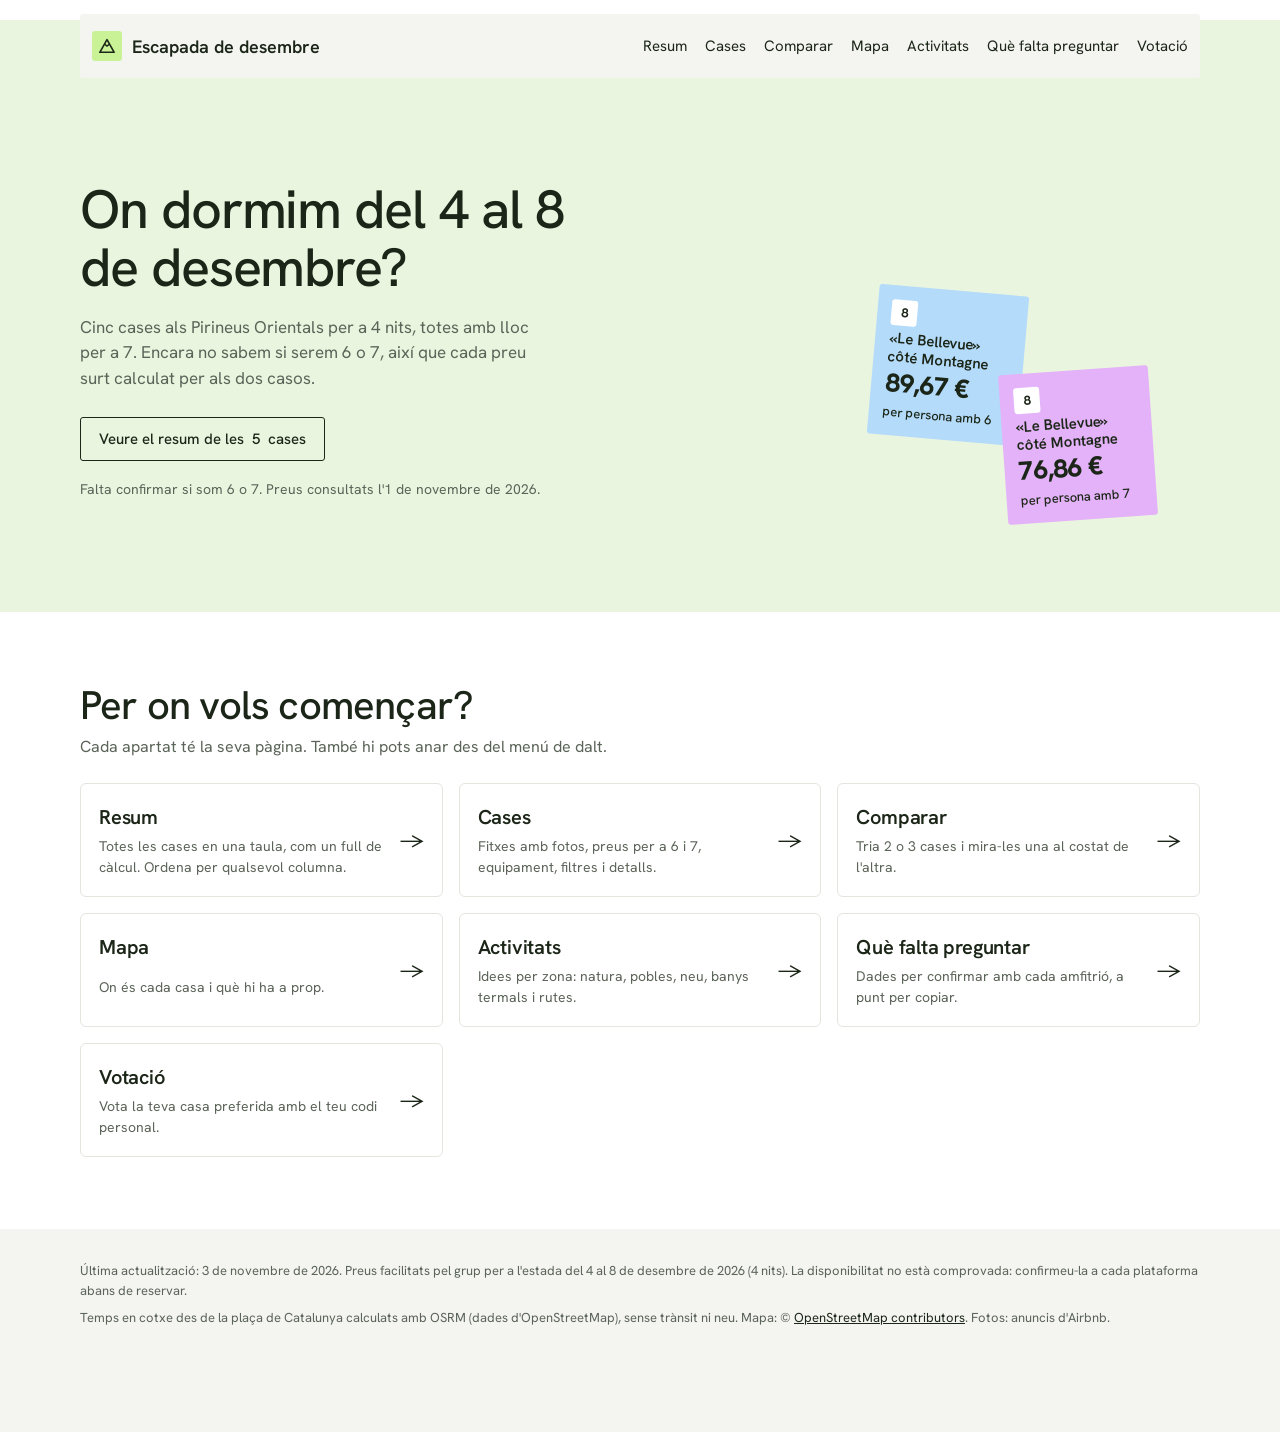
==== commit 88b78477: "Web multipàgina, només cases de 7 places i votació amb Supabase - Una pàgina per secció (resum, case" ====
--- a/index.html
+++ b/index.html
@@ -4,14 +4,14 @@
   <meta charset="utf-8">
   <meta name="viewport" content="width=device-width, initial-scale=1">
   <title>Escapada de desembre 2026: on dormim del 4 al 8 de desembre?</title>
-  <meta name="description" content="Comparador de les 8 cases candidates per a l'escapada del 4 al 8 de desembre de 2026 als Pirineus Orientals, amb preus per a 6 i 7 persones.">
+  <meta name="description" content="Comparador de les cases candidates per a l'escapada del 4 al 8 de desembre de 2026 als Pirineus Orientals, amb preus per a 6 i 7 persones.">
   <meta name="theme-color" content="#EAF5DF">
 
   <!-- Vista prèvia en compartir (Open Graph / Twitter) -->
   <meta property="og:type" content="website">
   <meta property="og:locale" content="ca_ES">
-  <meta property="og:title" content="Escapada de desembre 2026">
-  <meta property="og:description" content="On dormim del 4 al 8 de desembre? Les 8 cases candidates, amb preus per a 6 i 7 persones.">
+  <meta property="og:title" content="Escapada de desembre 2026: on dormim del 4 al 8 de desembre?">
+  <meta property="og:description" content="Comparador de les cases candidates per a l'escapada del 4 al 8 de desembre de 2026 als Pirineus Orientals, amb preus per a 6 i 7 persones.">
   <meta property="og:url" content="https://ltrebol.github.io/viatge-pont-desembre/">
   <meta property="og:image" content="https://ltrebol.github.io/viatge-pont-desembre/img/compartir.png">
   <meta property="og:image:width" content="1200">
@@ -24,38 +24,41 @@
   <link rel="preconnect" href="https://fonts.googleapis.com">
   <link rel="preconnect" href="https://fonts.gstatic.com" crossorigin>
   <link rel="stylesheet" href="https://fonts.googleapis.com/css2?family=Hanken+Grotesk:wght@400;500;600;700;800&display=swap">
-  <link rel="stylesheet" href="https://unpkg.com/leaflet@1.9.4/dist/leaflet.css">
   <link rel="stylesheet" href="css/estils.css">
 </head>
-<body>
-  <a class="salt" href="#resum">Salta al contingut</a>
+<body data-pagina="inici">
+  <a class="salt" href="#contingut">Salta al contingut</a>
 
-  <!-- Navegació -->
+  <!-- Navegació: igual a totes les pàgines; app.js marca la pàgina actual. -->
   <div class="nav-embolcall">
     <div class="contenidor">
       <nav class="nav" aria-label="Seccions">
-        <a class="logo" href="#inici">
+        <a class="logo" href="index.html" data-pag="inici">
           <span class="logo__icona" aria-hidden="true"><svg viewBox="0 0 20 20"><path d="M10 3 2 17h16z" fill="none" stroke="currentColor" stroke-width="1.8" stroke-linejoin="round"/><path d="M7.2 8 10 10l2.8-2" fill="none" stroke="currentColor" stroke-width="1.6"/></svg></span>
           <span>Escapada de desembre</span>
         </a>
         <ul class="nav__enllacos">
-          <li><a href="#resum">Resum</a></li>
-          <li><a href="#cases">Cases</a></li>
-          <li><a href="#comparador">Comparar</a></li>
-          <li><a href="#mapa">Mapa</a></li>
-          <li><a href="#activitats">Activitats</a></li>
-          <li><a href="#preguntes">Què falta preguntar</a></li>
-          <li id="nav-meteo" hidden><a href="#meteo">El temps</a></li>
+          <li><a href="resum.html" data-pag="resum">Resum</a></li>
+          <li><a href="cases.html" data-pag="cases">Cases</a></li>
+          <li><a href="comparar.html" data-pag="comparar">Comparar</a></li>
+          <li><a href="mapa.html" data-pag="mapa">Mapa</a></li>
+          <li><a href="activitats.html" data-pag="activitats">Activitats</a></li>
+          <li><a href="preguntes.html" data-pag="preguntes">Què falta preguntar</a></li>
+          <li data-nav="votacio"><a href="votacio.html" data-pag="votacio">Votació</a></li>
+          <li data-nav="temps" hidden><a href="temps.html" data-pag="temps">El temps</a></li>
         </ul>
         <details class="nav__mobil">
           <summary>Seccions</summary>
           <ul>
-            <li><a href="#resum">Resum</a></li>
-            <li><a href="#cases">Cases</a></li>
-            <li><a href="#comparador">Comparar</a></li>
-            <li><a href="#mapa">Mapa</a></li>
-            <li><a href="#activitats">Activitats</a></li>
-            <li><a href="#preguntes">Què falta preguntar</a></li>
+            <li><a href="index.html" data-pag="inici">Inici</a></li>
+            <li><a href="resum.html" data-pag="resum">Resum</a></li>
+            <li><a href="cases.html" data-pag="cases">Cases</a></li>
+            <li><a href="comparar.html" data-pag="comparar">Comparar</a></li>
+            <li><a href="mapa.html" data-pag="mapa">Mapa</a></li>
+            <li><a href="activitats.html" data-pag="activitats">Activitats</a></li>
+            <li><a href="preguntes.html" data-pag="preguntes">Què falta preguntar</a></li>
+            <li data-nav="votacio"><a href="votacio.html" data-pag="votacio">Votació</a></li>
+            <li data-nav="temps" hidden><a href="temps.html" data-pag="temps">El temps</a></li>
           </ul>
         </details>
       </nav>
@@ -67,221 +70,36 @@
     <div class="contenidor hero__graella">
       <div class="hero__text">
         <h1 id="titol-viatge">On dormim del 4 al 8 de desembre?</h1>
-        <p class="hero__intro">Vuit cases als Pirineus Orientals per a 4 nits. Encara no sabem si serem 6 o 7, així que cada preu surt calculat per als dos casos.</p>
-        <a class="boto" href="#resum">Veure el resum de les 8 cases</a>
+        <p class="hero__intro"><span class="majuscula" data-nombre-cases="text">Cinc</span> cases als Pirineus Orientals per a 4 nits, totes amb lloc per a 7. Encara no sabem si serem 6 o 7, així que cada preu surt calculat per als dos casos.</p>
+        <a class="boto" href="resum.html">Veure el resum de les <span data-nombre-cases="xifra">5</span> cases</a>
         <p class="hero__nota" id="hero-nota">Falta confirmar si som 6 o 7. Preus consultats l'1 de novembre de 2026.</p>
       </div>
       <div class="peces" id="peces" aria-label="Les cases més econòmiques per persona"></div>
     </div>
   </header>
 
-  <main>
-    <!-- RESUM -->
-    <section class="seccio" id="resum" aria-labelledby="titol-resum">
+  <main id="contingut">
+    <section class="seccio" aria-labelledby="titol-seccions">
       <div class="contenidor">
         <div class="seccio__cap">
           <div>
-            <h2 id="titol-resum">Resum de les 8 cases</h2>
-            <p>Toca una capçalera per ordenar i el nom d'una casa per veure'n la fitxa.</p>
+            <h2 id="titol-seccions">Per on vols començar?</h2>
+            <p>Cada apartat té la seva pàgina. També hi pots anar des del menú de dalt.</p>
           </div>
         </div>
-        <div class="full" tabindex="0" role="region" aria-labelledby="titol-resum">
-          <table class="full__taula" id="taula-resum"></table>
-        </div>
-        <div class="full__llegenda">
-          <span><i class="mostra-millor" aria-hidden="true"></i>Millor valor de la columna</span>
-          <span>Les notes d'Airbnb (de 5) es multipliquen per 2 per comparar-les amb Booking (de 10). Les notes amb menys de 10 ressenyes no opten a «Millor».</span>
-          <span>Temps des de Barcelona: sense trànsit ni neu.</span>
-          <span>* Dormitoris per confirmar.</span>
-        </div>
-      </div>
-    </section>
-
-    <!-- CASES -->
-    <section class="seccio" id="cases" aria-labelledby="titol-cases">
-      <div class="contenidor">
-        <div class="seccio__cap">
-          <div>
-            <h2 id="titol-cases">Les cases</h2>
-            <p id="cases-subtitol">Ordenades pel preu per persona amb 6.</p>
-          </div>
-          <div class="segment" role="group" aria-label="Ordena les cases per" id="ordre-cases">
-            <button type="button" data-ordre="p6" aria-pressed="true">Preu amb 6</button>
-            <button type="button" data-ordre="p7" aria-pressed="false">Preu amb 7</button>
-            <button type="button" data-ordre="valoracio" aria-pressed="false">Valoració</button>
-            <button type="button" data-ordre="places" aria-pressed="false">Places</button>
-            <button type="button" data-ordre="bcn" aria-pressed="false">Des de BCN</button>
-          </div>
-        </div>
-
-        <details class="filtres" id="filtres">
-          <summary><span class="caixa-mes" aria-hidden="true"></span>Filtres <span class="filtres__actius" id="filtres-actius"></span></summary>
-          <form class="filtres__cos" id="form-filtres">
-            <div class="filtres__graella">
-              <label>Zona
-                <select name="zona" id="f-zona"><option value="">Totes les zones</option></select>
-              </label>
-              <label>Places (mínim)
-                <select name="places"><option value="0">Qualsevol</option><option value="7">7 o més</option><option value="8">8</option></select>
-              </label>
-              <label>Dormitoris (mínim)
-                <select name="dormitoris"><option value="0">Qualsevol</option><option value="3">3 o més</option><option value="4">4</option></select>
-              </label>
-              <label>Banys (mínim)
-                <select name="banys"><option value="0">Qualsevol</option><option value="1.5">1,5 o més</option><option value="2">2</option></select>
-              </label>
-              <label>Preu màxim per persona amb 6: <output id="f-preu-valor"></output>
-                <input type="range" name="preu" id="f-preu" step="5">
-              </label>
-            </div>
-            <fieldset class="filtres__opcions">
-              <legend>Equipament confirmat</legend>
-              <label><input type="checkbox" name="c" value="jardi"> Jardí</label>
-              <label><input type="checkbox" name="c" value="barbacoa"> Barbacoa</label>
-              <label><input type="checkbox" name="c" value="llar"> Estufa o llar que funciona</label>
-              <label><input type="checkbox" name="c" value="wifi"> Wi-Fi</label>
-              <label><input type="checkbox" name="c" value="mascotes"> Admet mascotes</label>
-              <label><input type="checkbox" name="c" value="aparcament"> Aparcament</label>
-              <label><input type="checkbox" name="c" value="roba"> Roba de llit inclosa</label>
-            </fieldset>
-            <fieldset class="filtres__opcions">
-              <legend>Condicions</legend>
-              <label><input type="checkbox" name="apta7"> Només cases aptes per a 7 persones</label>
-              <label><input type="checkbox" name="dates"> Només cases compatibles amb 4 nits</label>
-            </fieldset>
-            <button type="reset" class="boto boto--text">Esborrar els filtres</button>
-          </form>
-        </details>
-
-        <div class="graella-cases" id="llista-cases"></div>
-        <p class="buit" id="buit-cases" hidden>Cap casa coincideix amb aquests filtres. Prova d'esborrar-ne algun.</p>
-
-        <details class="descartades" id="descartades" hidden>
-          <summary><span class="caixa-mes" aria-hidden="true"></span><span id="descartades-titol">Cases descartades</span></summary>
-          <p class="descartades__nota">Només ho veus tu, en aquest navegador.</p>
-          <ul id="llista-descartades"></ul>
-        </details>
-      </div>
-    </section>
-
-    <!-- COMPARADOR -->
-    <section class="seccio" id="comparador" aria-labelledby="titol-comparador">
-      <div class="contenidor">
-        <div class="seccio__cap">
-          <div>
-            <h2 id="titol-comparador">Comparar cases</h2>
-            <p>Les barres mostren la diferència a cada fila. Una dada per confirmar no guanya ni perd.</p>
-          </div>
-          <div class="segment segment--etiquetes" id="comparador-triades" aria-live="polite"></div>
-        </div>
-        <div id="comparador-cos"></div>
-      </div>
-    </section>
-
-    <!-- MAPA -->
-    <section class="seccio" id="mapa" aria-labelledby="titol-mapa">
-      <div class="contenidor">
-        <div class="seccio__cap">
-          <div>
-            <h2 id="titol-mapa">On són les cases</h2>
-            <p>Els cercles marquen una zona aproximada; només la casa 8 té l'adreça exacta.</p>
-          </div>
-          <div class="mapa__controls">
-            <label class="interruptor"><input type="checkbox" id="m-activitats" checked> Mostrar les activitats</label>
-          </div>
-        </div>
-        <div class="mapa__graella">
-          <div class="mapa__embolcall">
-            <div id="mapa-leaflet" class="mapa__mapa" role="region" aria-label="Mapa de les cases i les activitats"></div>
-            <button type="button" class="mapa__activar" id="mapa-activar" hidden>Toca per moure el mapa</button>
-          </div>
-          <ul class="mapa__llista" id="mapa-llista" aria-label="Cases al mapa"></ul>
-        </div>
-        <div class="mapa__llegenda" id="mapa-llegenda"></div>
-      </div>
-    </section>
-
-    <!-- ACTIVITATS -->
-    <section class="seccio" id="activitats" aria-labelledby="titol-activitats">
-      <div class="contenidor">
-        <div class="seccio__cap">
-          <div>
-            <h2 id="titol-activitats">Què podem fer</h2>
-            <p>Idees per zona, no confirmacions d'obertura: comproveu horaris, neu i accessos abans d'anar-hi.</p>
-          </div>
-        </div>
-        <div class="segment segment--desplacable" role="tablist" aria-label="Tipus d'activitat" id="pestanyes"></div>
-        <p class="avis-muntanya" id="avis-muntanya" hidden><strong>Atenció:</strong> una ruta d'estiu no sempre és adequada a l'hivern. La neu, el gel, el vent i la visibilitat poden canviar-ne la viabilitat. Si no teniu informació contrastada, trieu passejades senzilles i de baixa cota.</p>
-        <div id="llista-activitats" role="tabpanel"></div>
-        <details class="fonts">
-          <summary><span class="caixa-mes" aria-hidden="true"></span>Fonts turístiques</summary>
-          <ul id="llista-fonts"></ul>
-        </details>
-      </div>
-    </section>
-
-    <!-- QUÈ FALTA PREGUNTAR -->
-    <section class="seccio" id="preguntes" aria-labelledby="titol-preguntes">
-      <div class="contenidor">
-        <details class="desplegable" id="preguntes-desplegable">
-          <summary>
-            <span class="caixa-mes" aria-hidden="true"></span>
-            <h2 id="titol-preguntes">Què falta preguntar</h2>
-            <span class="desplegable__compte" id="preguntes-compte"></span>
-          </summary>
-          <p class="desplegable__intro">Dades encara per confirmar. Copia les preguntes d'una casa i envia-les a l'amfitrió.</p>
-          <div class="preguntes" id="llista-preguntes"></div>
-        </details>
-      </div>
-    </section>
-
-    <!-- EL TEMPS: desactivat fins a finals de novembre (config.meteoActiva = false). -->
-    <section class="seccio" id="meteo" aria-labelledby="titol-meteo" hidden>
-      <div class="contenidor">
-        <div class="seccio__cap">
-          <div>
-            <h2 id="titol-meteo">El temps del 4 al 8 de desembre</h2>
-            <p id="meteo-font">Previsió per zona d'Open-Meteo.</p>
-          </div>
-        </div>
-        <div class="meteo" id="meteo-zones"></div>
-      </div>
-    </section>
-
-    <!-- VOTACIÓ: desactivada (config.votacioActiva = false). -->
-    <section class="seccio" id="votacio" aria-labelledby="titol-votacio" hidden>
-      <div class="contenidor">
-        <div class="seccio__cap">
-          <div>
-            <h2 id="titol-votacio">Votació</h2>
-            <p>Cada participant pot votar una casa i canviar el vot fins que es tanqui la votació.</p>
-          </div>
-        </div>
-        <div class="votacio">
-          <div><h3>Cases</h3><ul id="votacio-cases"></ul></div>
-          <div>
-            <h3>El meu vot</h3>
-            <label>Qui ets? <select id="votacio-participant"><option value="">Tria el teu nom</option></select></label>
-            <p id="votacio-meu-vot">Encara no has votat.</p>
-          </div>
-          <div><h3>Resultats del grup</h3><ul id="votacio-resultats"></ul><p id="votacio-estat">La votació és oberta.</p></div>
-        </div>
+        <ul class="portes">
+          <li><a class="porta" href="resum.html"><span class="porta__titol">Resum</span><span class="porta__text">Totes les cases en una taula, com un full de càlcul. Ordena per qualsevol columna.</span><span class="porta__fletxa" aria-hidden="true">→</span></a></li>
+          <li><a class="porta" href="cases.html"><span class="porta__titol">Cases</span><span class="porta__text">Fitxes amb fotos, preus per a 6 i 7, equipament, filtres i detalls.</span><span class="porta__fletxa" aria-hidden="true">→</span></a></li>
+          <li><a class="porta" href="comparar.html"><span class="porta__titol">Comparar</span><span class="porta__text">Tria 2 o 3 cases i mira-les una al costat de l'altra.</span><span class="porta__fletxa" aria-hidden="true">→</span></a></li>
+          <li><a class="porta" href="mapa.html"><span class="porta__titol">Mapa</span><span class="porta__text">On és cada casa i què hi ha a prop.</span><span class="porta__fletxa" aria-hidden="true">→</span></a></li>
+          <li><a class="porta" href="activitats.html"><span class="porta__titol">Activitats</span><span class="porta__text">Idees per zona: natura, pobles, neu, banys termals i rutes.</span><span class="porta__fletxa" aria-hidden="true">→</span></a></li>
+          <li><a class="porta" href="preguntes.html"><span class="porta__titol">Què falta preguntar</span><span class="porta__text">Dades per confirmar amb cada amfitrió, a punt per copiar.</span><span class="porta__fletxa" aria-hidden="true">→</span></a></li>
+          <li data-nav="votacio"><a class="porta" href="votacio.html"><span class="porta__titol">Votació</span><span class="porta__text">Vota la teva casa preferida amb el teu codi personal.</span><span class="porta__fletxa" aria-hidden="true">→</span></a></li>
+          <li data-nav="temps" hidden><a class="porta" href="temps.html"><span class="porta__titol">El temps</span><span class="porta__text">Previsió del 4 al 8 de desembre per zona.</span><span class="porta__fletxa" aria-hidden="true">→</span></a></li>
+        </ul>
       </div>
     </section>
   </main>
-
-  <div class="barra-comparar" id="barra-comparar" hidden>
-    <p id="barra-comparar-text"></p>
-    <a class="boto boto--ple" href="#comparador">Veure la comparació</a>
-  </div>
-
-  <dialog class="fitxa" id="fitxa" aria-labelledby="fitxa-titol">
-    <div class="fitxa__cap">
-      <h2 id="fitxa-titol"></h2>
-      <button type="button" class="boto" id="fitxa-tancar">Tancar</button>
-    </div>
-    <div class="fitxa__scroll" id="fitxa-cos"></div>
-  </dialog>
 
   <footer class="peu">
     <div class="contenidor">
@@ -292,10 +110,7 @@
 
   <p class="avis-copiat" id="avis-copiat" role="status" aria-live="polite"></p>
 
-  <script src="https://unpkg.com/leaflet@1.9.4/dist/leaflet.js"></script>
   <script src="js/dades.js"></script>
-  <script src="js/votacio.js"></script>
-  <script src="js/meteo.js"></script>
   <script src="js/app.js"></script>
 </body>
 </html>
--- a/css/estils.css
+++ b/css/estils.css
@@ -173,15 +173,17 @@
 .logo { display: inline-flex; align-items: center; gap: 10px; font-size: 18px; font-weight: 600; text-decoration: none; min-height: 44px; }
 .logo__icona { display: grid; place-items: center; width: 30px; height: 30px; border-radius: var(--radius-s); background: var(--color-zona-d); }
 .logo__icona svg { width: 18px; height: 18px; }
-.nav__enllacos { display: flex; gap: 22px; list-style: none; margin: 0 0 0 auto; padding: 0; }
+.nav__enllacos { display: flex; gap: 18px; list-style: none; margin: 0 0 0 auto; padding: 0; }
 .nav__enllacos a { display: inline-flex; align-items: center; min-height: 44px; font-size: var(--text-nav); text-decoration: none; }
 .nav__enllacos a:hover { text-decoration: underline; text-underline-offset: 4px; }
+/* Pàgina actual: subratllat gruixut + pes (no només color) */
+.nav__enllacos a[aria-current="page"], .nav__mobil a[aria-current="page"] { font-weight: 600; text-decoration: underline; text-decoration-thickness: 2px; text-underline-offset: 6px; }
 .nav__mobil { display: none; margin-left: auto; position: relative; }
 .nav__mobil summary { list-style: none; cursor: pointer; min-height: 44px; display: inline-flex; align-items: center; padding: 0 14px; border: 1.5px solid var(--color-tinta); border-radius: var(--radius-s); font-weight: 500; }
 .nav__mobil summary::-webkit-details-marker { display: none; }
 .nav__mobil ul { position: absolute; right: 0; top: calc(100% + var(--space-2)); list-style: none; margin: 0; padding: var(--space-2) 0; background: var(--color-fons); border: 1px solid var(--color-linia-forta); border-radius: var(--radius-s); min-width: 220px; }
 .nav__mobil a { display: flex; align-items: center; min-height: 44px; padding: 0 var(--space-4); text-decoration: none; }
-@media (max-width: 980px) {
+@media (max-width: 1100px) {
   .nav__enllacos { display: none; }
   .nav__mobil { display: block; }
 }
@@ -223,7 +225,24 @@
 .seccio__cap h2 { font-size: var(--text-h2); }
 .seccio__cap > div:first-child { flex: 1 1 36rem; min-width: 0; }
 .seccio__cap p { margin-top: var(--space-2); max-width: 100ch; color: var(--color-tinta-2); }
-@media (max-width: 600px) { .seccio { padding-top: var(--space-12); } }
+.seccio__cap h1 { font-size: var(--text-h2); }
+/* Pàgines interiors: la primera secció comença just sota la navegació */
+.pagina > .seccio:first-child { padding-top: var(--space-8); }
+@media (max-width: 600px) { .seccio { padding-top: var(--space-12); } .pagina > .seccio:first-child { padding-top: var(--space-4); } }
+
+/* ---------- Inici: accessos a cada pàgina ---------- */
+.portes { list-style: none; margin: 0; padding: 0; display: grid; grid-template-columns: repeat(3, 1fr); gap: var(--space-4); }
+@media (max-width: 980px) { .portes { grid-template-columns: repeat(2, 1fr); } }
+@media (max-width: 600px) { .portes { grid-template-columns: 1fr; } }
+.porta {
+  display: grid; grid-template-columns: 1fr auto; gap: var(--space-1) var(--space-3); height: 100%;
+  padding: 18px; border: 1px solid var(--color-linia); border-radius: var(--radius-m);
+  text-decoration: none; transition: background-color var(--motion-curta);
+}
+.porta:hover { background: var(--color-panell); }
+.porta__titol { font-size: 20px; font-weight: 600; letter-spacing: -.01em; }
+.porta__text { grid-column: 1; font-size: var(--text-petit); color: var(--color-tinta-2); }
+.porta__fletxa { grid-column: 2; grid-row: 1 / span 2; align-self: center; font-size: 22px; }
 
 /* ---------- Resum (full de càlcul) ---------- */
 .full { border: 1px solid var(--color-linia-forta); border-radius: var(--radius-m); overflow: auto; max-width: 100%; max-height: 80vh; }
@@ -258,6 +277,36 @@
 .full__taula td.text { white-space: normal; min-width: 240px; font-size: var(--text-mini); color: var(--color-tinta-2); line-height: 1.3; padding-block: var(--space-2); }
 .full__taula td .boto--text { min-height: 36px; font-size: var(--text-mini); padding: 0; }
 .full__llegenda { display: flex; flex-wrap: wrap; gap: var(--space-2) 18px; margin-top: var(--space-3); font-size: var(--text-mini); color: var(--color-tinta-2); }
+.full__grups { display: none; margin-bottom: var(--space-3); }
+.full__taula .nomes-mobil { display: none; }
+.full__linia { display: block; }
+@media (max-width: 600px) {
+  /* Al mòbil: columna «Casa» fixa + només el grup de columnes triat, sense desplaçament horitzontal */
+  .full__grups { display: flex; flex-wrap: nowrap; overflow-x: auto; max-width: 100%; }
+  .full__grups button { white-space: nowrap; padding: 0 var(--space-3); }
+  .full { max-height: none; }
+  .full__taula { font-size: var(--text-mini); min-width: 0; }
+  .full__taula .nomes-escriptori, .full__taula tr.grups { display: none; }
+  .full__taula .nomes-mobil { display: table-cell; }
+  .full__taula span.nomes-mobil { display: inline; }
+  .full__taula:not([data-mobil="preu"]) .m-preu,
+  .full__taula:not([data-mobil="total"]) .m-total,
+  .full__taula:not([data-mobil="espai"]) .m-espai,
+  .full__taula:not([data-mobil="valoracio"]) .m-valoracio,
+  .full__taula:not([data-mobil="equip"]) .m-equip,
+  .full__taula:not([data-mobil="atencio"]) .m-atencio { display: none; }
+  .full__taula thead tr:nth-child(2) th { top: 0; }
+  .full__taula th, .full__taula td { padding: 0 var(--space-2); white-space: normal; }
+  .full__taula thead th button { min-height: 44px; line-height: 1.2; }
+  .full__taula tbody th, .full__taula thead tr:nth-child(2) th:first-child {
+    min-width: 0; width: 132px; max-width: 132px;
+  }
+  .full__taula tbody th { line-height: 1.2; padding-block: 6px; font-size: var(--text-mini); }
+  .full__casa { gap: 6px; align-items: flex-start; }
+  .full__casa .disc { width: 20px; height: 20px; font-size: var(--text-micro); }
+  .full__taula td.text { min-width: 0; padding-block: 6px; }
+  .full__taula td.millor::after { display: block; margin-left: 0; }
+}
 .mostra-millor { display: inline-block; width: 14px; height: 14px; border-radius: 2px; background: var(--color-lila); vertical-align: -2px; margin-right: 6px; }
 
 /* ---------- Filtres ---------- */
@@ -296,7 +345,7 @@
 .casa__valoracio { display: flex; flex-wrap: wrap; align-items: baseline; gap: 6px; padding: var(--space-3) 18px; font-size: var(--text-petit); }
 .casa__valoracio small { color: var(--color-tinta-2); font-size: var(--text-petit); }
 .casa__franja { display: flex; align-items: center; gap: 10px; padding: var(--space-2) 18px; background: var(--color-panell); border-top: 1px solid var(--color-linia); border-bottom: 1px solid var(--color-linia); font-size: var(--text-meta); color: var(--color-tinta-2); }
-.casa__franja button { margin-left: auto; min-height: 32px; padding: 0; border: 0; background: none; color: var(--color-tinta); text-decoration: underline; text-underline-offset: 3px; cursor: pointer; font-size: var(--text-meta); }
+.casa__franja button, .casa__franja a { margin-left: auto; min-height: 32px; padding: 0; border: 0; background: none; color: var(--color-tinta); text-decoration: underline; text-underline-offset: 3px; cursor: pointer; font-size: var(--text-meta); }
 .casa__cos { display: flex; flex-direction: column; gap: 10px; padding: 14px 18px 18px; flex: 1; }
 .casa__meta { font-size: var(--text-meta); color: var(--color-tinta-2); }
 .casa__nom { font-size: var(--text-h3); }
@@ -524,8 +573,43 @@
 .meteo__zona h3 { font-size: 20px; }
 .meteo__dia { display: flex; justify-content: space-between; gap: var(--space-2); font-variant-numeric: tabular-nums; border-top: 1px solid var(--color-separador-pla); padding-top: 6px; }
 
-/* ---------- Votació (oculta) ---------- */
-.votacio { display: grid; grid-template-columns: repeat(auto-fit, minmax(240px, 1fr)); gap: var(--space-5); }
+/* ---------- Votació ---------- */
+.votacio__panell { max-width: 560px; padding: 18px; background: var(--color-panell); border-radius: var(--radius-m); display: grid; gap: var(--space-2); }
+.votacio__entrada { display: grid; gap: var(--space-2); }
+.votacio__entrada label { font-weight: 600; }
+.votacio__fila { display: flex; gap: var(--space-2); }
+.votacio__fila select { flex: 1; min-width: 0; }
+.votacio__ajuda, .votacio__nota { font-size: var(--text-petit); color: var(--color-tinta-2); }
+.votacio__accions { display: flex; flex-wrap: wrap; gap: var(--space-2); margin-left: calc(-1 * var(--space-2)); }
+.votacio__avis { font-size: var(--text-petit); min-height: 1.5em; }
+.votacio__avis--error { font-weight: 600; }
+.votacio__avis--error::before { content: "Error: "; }
+.votacio__titol { margin-top: var(--space-8); font-size: var(--text-h3); }
+.votacio__estat { margin: var(--space-2) 0 var(--space-1); color: var(--color-tinta-2); }
+.votacio__qui-ha-votat { margin-bottom: var(--space-4); font-size: var(--text-petit); color: var(--color-tinta-2); }
+.votacio__qui-ha-votat b { font-weight: 600; color: var(--color-tinta); }
+.votacio__cases { list-style: none; margin: 0 0 var(--space-4); padding: 0; border-top: 1px solid var(--color-linia); }
+.vot {
+  display: grid; grid-template-columns: auto minmax(0, 1.2fr) minmax(0, 1fr) 150px; gap: var(--space-4); align-items: center;
+  padding: 14px 0; border-bottom: 1px solid var(--color-linia);
+}
+.vot__casa b { display: block; font-weight: 500; }
+.vot__casa small { color: var(--color-tinta-2); font-size: var(--text-petit); }
+.vot__xifres { display: flex; flex-wrap: wrap; gap: var(--space-1) var(--space-3); font-size: var(--text-petit); font-variant-numeric: tabular-nums; }
+.vot__xifres span:first-child { font-weight: 600; }
+.vot__davant { background: var(--color-lila); border-radius: var(--radius-s); padding: 0 6px; font-size: var(--text-mini); font-weight: 600; }
+.barra--vot { background: var(--color-panell); }
+.vot--oberta { grid-template-columns: auto minmax(0, 1fr) 150px; }
+.vot .boto { width: 100%; }
+.vot__meu { font-size: var(--text-petit); font-weight: 600; text-align: right; }
+.vot .boto:disabled { opacity: .45; cursor: not-allowed; }
+.vot--meu .vot__casa b { font-weight: 700; }
+@media (max-width: 600px) {
+  .vot { grid-template-columns: auto 1fr; gap: var(--space-2) var(--space-3); }
+  .vot--oberta { grid-template-columns: auto 1fr; }
+  .vot__resultat, .vot .boto, .vot__meu { grid-column: 2; }
+  .vot__meu { text-align: left; }
+}
 
 /* ---------- Peu ---------- */
 .peu { margin-top: var(--space-18); padding: var(--space-8) 0 96px; background: var(--color-panell); font-size: var(--text-mini); color: var(--color-tinta-2); }
